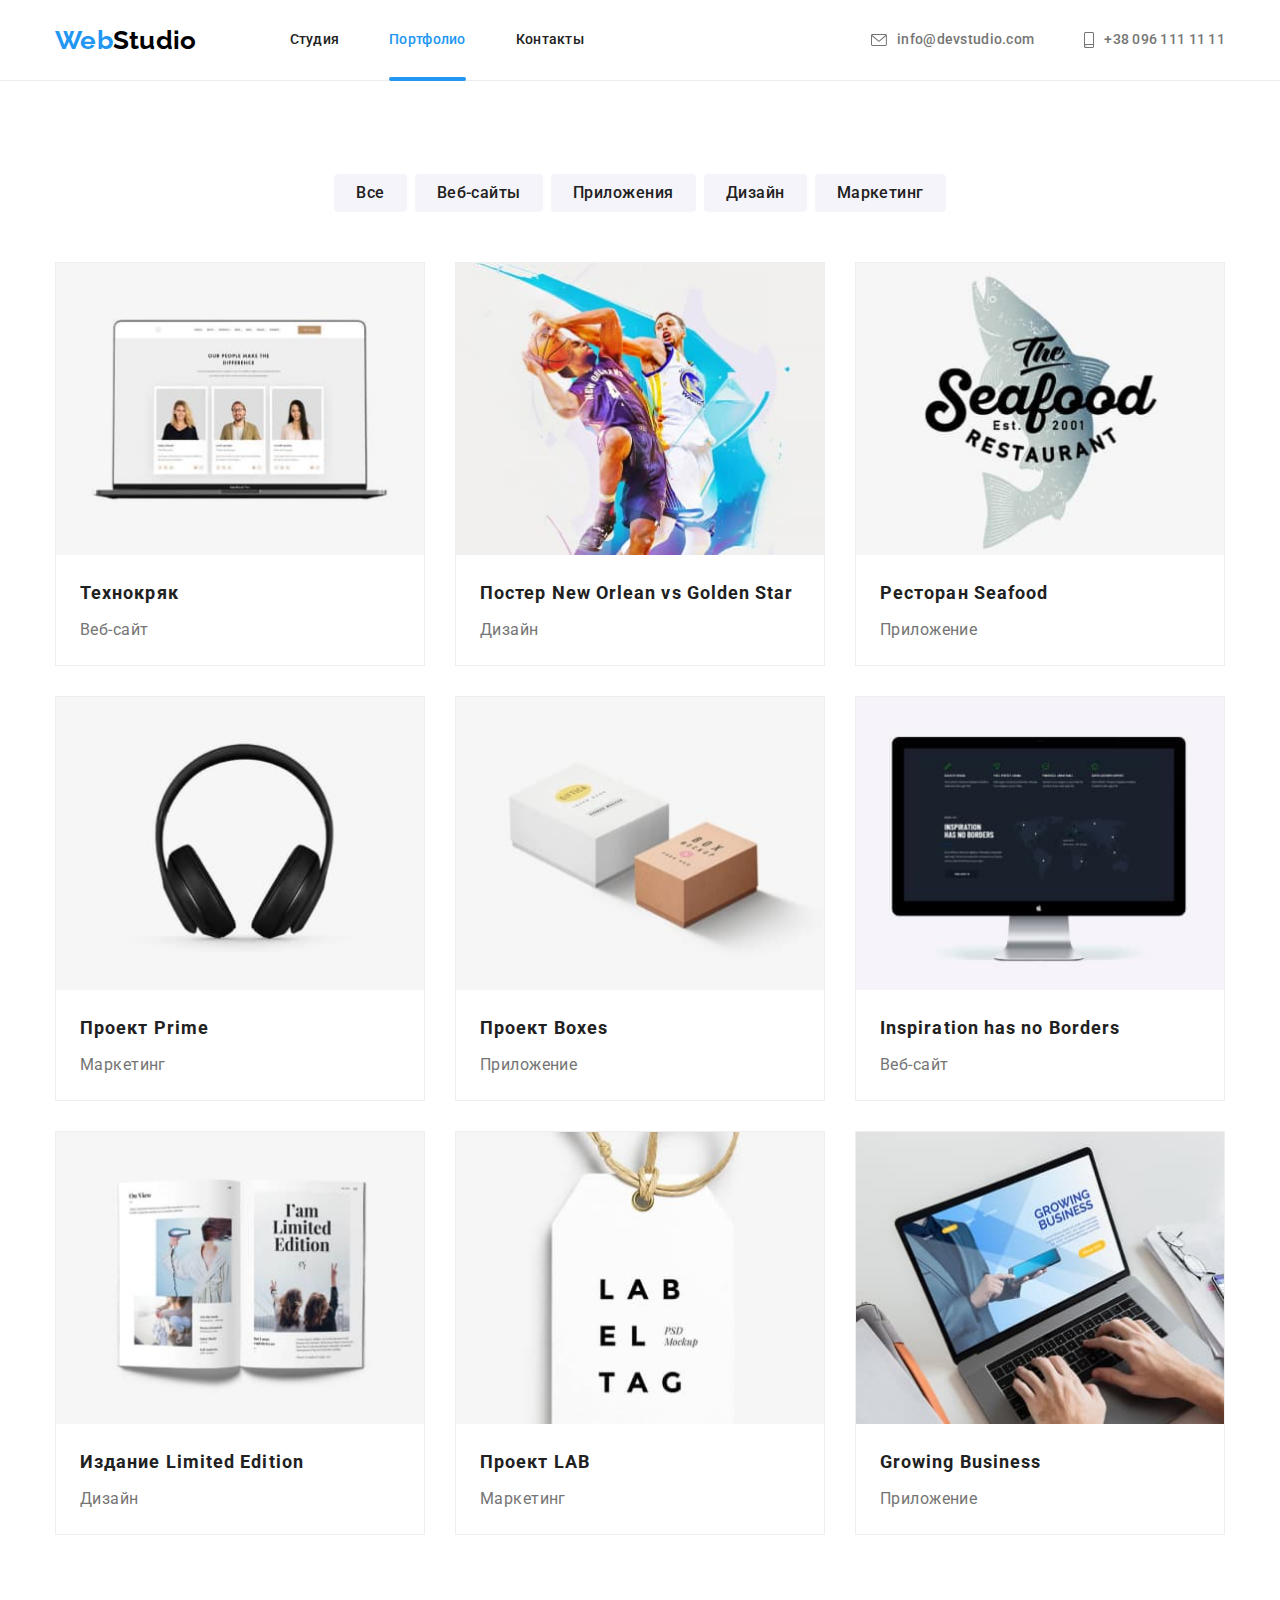
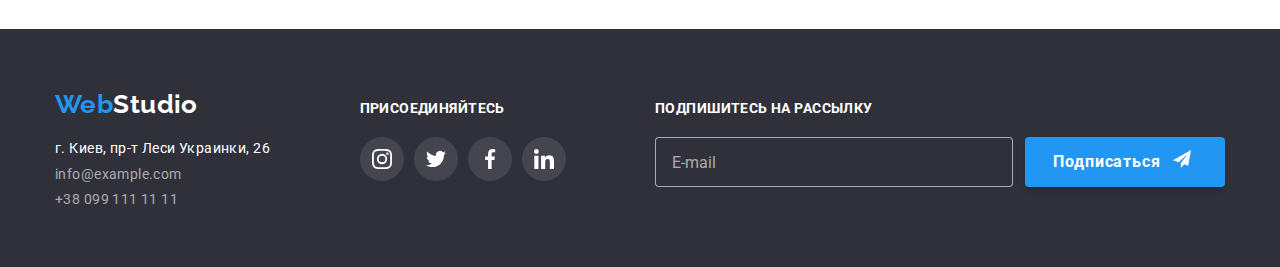
==== portfolio.html @ be191c4f "перенос дз 6" ====
<!DOCTYPE html>
<html lang="ru">
<head>
    <meta charset="UTF-8">
    <meta name="viewport" content="width=device-width, initial-scale=1.0">
    <title>WebStudio</title>
    <link rel="stylesheet" href="https://cdnjs.cloudflare.com/ajax/libs/modern-normalize/1.0.0/modern-normalize.min.css">
    <link rel="preconnect" href="https://fonts.gstatic.com">
    <link href="https://fonts.googleapis.com/css2?family=Raleway:wght@700&family=Roboto:wght@400;500;700;900&display=swap" rel="stylesheet">
    <link rel="stylesheet" href="./css/styles.css">
</head>
<body>
<!--Header-->
    <header class="header">
    <div class="container">
        
        <nav class="nav"> 
            <a href="./index.html" class="logo-studio"><span class="logo-web">Web</span>Studio</a>               
            <ul class="site-nav list">
                <li class="item"><a href="./index.html" class="nav-link ">Студия</a></li>
                <li class="item actions"><a href="./portfolio.html" class="nav-link current">Портфолио</a></li>                
                <li class="item"><a href="" class="nav-link">Контакты</a></li>
            </ul>
        </nav>    
        <ul class="contact list">
            <li class="contact-item">
                <a href="mailto:info@devstudio.com" class="contact-link">                
                    <svg class="icon-mail">
                        <use href="./images/symbol-defs.svg#icon-envelope"></use>
                    </svg>
                    info@devstudio.com</a>
            </li>
            <li class="item">
                <a href="tel:+380961111111" class="contact-link">                    
                    <svg class="icon-tel">
                        <use href="./images/symbol-defs.svg#icon-smartphone"></use>
                    </svg> 
                    +38 096 111 11 11</a></li>
        </ul>
    </div>
</header>

<!--Main-->
    <main>
        <!--Фильтр работ-->

        <section class="filter">
            <h1 class="title-portfolio visually-heeden">Портфолио</h1>
            <div class="container">
                <h2 class="title-filter visually-heeden">Фильтр работ</h2>
                <ul class="filter-work list" style="display: flex;">
                    <li class="filter-link">
                        <button type="button" class="button-filter">Все</button>
                    </li>
                    <li class="filter-link">
                        <button type="button" class="button-filter">Веб-сайты</button>
                    </li>
                    <li class="filter-link">
                        <button type="button" class="button-filter">Приложения</button>
                    </li>
                    <li class="filter-link">
                        <button type="button" class="button-filter">Дизайн</button>
                    </li>
                    <li class="filter-link">
                        <button type="button" class="button-filter">Маркетинг</button>
                    </li>
                </ul>   
            
                <ul class="scroll list" >
                    
                    <li class="directions-work">
                            
                        <a href="#" class="works-link">
                            <div class="produkt">
                                <img class="img-directions" src="./images/technokryak.jpg" alt="technokryak" >
                                <div class="produkt-actions">
                                    <p class="text-action">Технокряк это современная площадка распространения коронавируса. Компании используют эту платформу для цифрового шпионажа и атак на защищённые сервера конкурентов.</p>
                                </div>                                                                
                            </div>                            
                            <div class="block-work">
                                <h2 class="example">Технокряк</h2>
                                <p class="directions">Веб-сайт</p> 
                            </div>
                        </a>
                    </li>
                     
                    <li class="directions-work">
                        
                        <a href="#" class="works-link">
                            <div class="produkt">   
                                <img class="img-directions" src="./images/poster.jpg" alt="poster">
                                <div class="produkt-actions">
                                    <p class="text-action">Технокряк это современная площадка распространения коронавируса. Компании используют эту платформу для цифрового шпионажа и атак на защищённые сервера конкурентов.</p>
                                </div> 
                            </div>
                            <div class="block-work">    
                                <h2 class="example">Постер New Orlean vs Golden Star</h2>
                                <p class="directions">Дизайн</p>
                            </div>
                        </a>
                    </li>
                    <li class="directions-work">
                        <a href="#" class="works-link">
                            <div class="produkt">                                
                                <img  class="img-directions" src="./images/restaurant.jpg" alt="restaurant">
                                <div class="produkt-actions">
                                    <p class="text-action">Технокряк это современная площадка распространения коронавируса. Компании используют эту платформу для цифрового шпионажа и атак на защищённые сервера конкурентов.</p>
                                </div>
                            </div>
                            <div class="block-work">
                                <h2 class="example">Ресторан Seafood</h2>
                                <p class="directions">Приложение</p>
                            </div>
                        </a>
                    </li>
                    <li class="directions-work">
                        <a href="#" class="works-link">
                            <div class="produkt">   
                                <img class="img-directions" src="./images/prime-project.jpg" alt="prime-project">
                                <div class="produkt-actions">
                                    <p class="text-action">Технокряк это современная площадка распространения коронавируса. Компании используют эту платформу для цифрового шпионажа и атак на защищённые сервера конкурентов.</p>
                                </div>    
                            </div> 
                            <div class="block-work">
                                <h2 class="example">Проект Prime</h2>
                                <p class="directions">Маркетинг</p>
                            </div>
                        </a>
                    </li>
                    <li class="directions-work">
                        <a href="#" class="works-link">
                            <div class="produkt">     
                                <img class="img-directions" src="./images/boxes-project.jpg" alt="boxes-project">
                                <div class="produkt-actions">
                                    <p class="text-action">Технокряк это современная площадка распространения коронавируса. Компании используют эту платформу для цифрового шпионажа и атак на защищённые сервера конкурентов.</p>
                                </div>
                            </div>
                            <div class="block-work">
                                <h2 class="example">Проект Boxes</h2>
                                <p class="directions">Приложение</p>
                            </div>
                        </a>
                    </li>
                    <li class="directions-work">
                        <a href="#" class="works-link">
                            <div class="produkt"> 
                                <img class="img-directions" src="./images/inspiration.jpg" alt="inspiration">
                                <div class="produkt-actions">
                                    <p class="text-action">Технокряк это современная площадка распространения коронавируса. Компании используют эту платформу для цифрового шпионажа и атак на защищённые сервера конкурентов.</p>
                                </div>
                            </div>
                            <div class="block-work">
                                <h2 class="example">Inspiration has no Borders</h2>
                                <p class="directions">Веб-сайт</p>
                            </div>
                        </a>
                    </li>
                    <li class="directions-work">
                        <a href="#" class="works-link">
                            <div class="produkt"> 
                                <img class="img-directions" src="./images/edition.jpg" alt="edition">
                                <div class="produkt-actions">
                                    <p class="text-action">Технокряк это современная площадка распространения коронавируса. Компании используют эту платформу для цифрового шпионажа и атак на защищённые сервера конкурентов.</p>
                                </div>
                            </div>
                            <div class="block-work">
                                <h2 class="example">Издание Limited Edition</h2>
                                <p class="directions">Дизайн</p>
                            </div>
                        </a>
                    </li>
                    <li class="directions-work">
                        <a href="#" class="works-link">
                            <div class="produkt"> 
                                <img class="img-directions" src="./images/lab-project.jpg" alt="lab-project">
                                <div class="produkt-actions">
                                    <p class="text-action">Технокряк это современная площадка распространения коронавируса. Компании используют эту платформу для цифрового шпионажа и атак на защищённые сервера конкурентов.</p>
                                </div>
                            </div>
                            <div class="block-work">
                                <h2 class="example">Проект LAB</h2>
                                <p class="directions">Маркетинг</p>
                            </div>
                        </a>
                    </li>
                    <li class="directions-work">
                        <a href="#" class="works-link">
                            <div class="produkt"> 
                                <img class="img-directions" src="./images/growing-business.jpg" alt="growing-business">
                                <div class="produkt-actions">
                                    <p class="text-action">Технокряк это современная площадка распространения коронавируса. Компании используют эту платформу для цифрового шпионажа и атак на защищённые сервера конкурентов.</p>
                                </div>
                            </div>
                            <div class="block-work">
                                <h2 class="example">Growing Business</h2>
                                <p class="directions">Приложение</p>
                            </div>
                        </a>
                    </li>
                </ul>
            </div>    
        </section>

    </main>
  

    <!--Footer-->

    <footer class="footer">
        <div class="container">
            <div class="footer-list list">            
                <div class="link">                                    
                    <a href="./index.html" class="log-studio"><span class="logo-web">Web</span>Studio</a>               
                    <div  class="contact-footer list">    
                        <address class="address">г. Киев, пр-т Леси Украинки, 26</address>        
                        <a href="mailto:info@example.com" class="mail">info@example.com</a>
                        <a href="tel:+380991111111" class="tel">+38 099 111 11 11</a>
                    </div>                 
                </div>
                <div class="link-social">                
                    <h2 class="text-social">ПРИСОЕДИНЯЙТЕСЬ</h2>
                    <div class="social-bloc">
                        <ul class="list-social list">
                            <li class="item-soc">
                                <a class="social-footer" href="">
                                    <svg class="footer-icon">
                                        <use href="./images/symbol-defs.svg#icon-instagram"></use> 
                                    </svg>
                                    
                                </a>
                            </li>
                            <li class="item-soc ">
                                <a class="social-footer" href="">
                                    <svg class="footer-icon">
                                        <use href='./images/symbol-defs.svg#icon-twitter'></use>
                                    </svg>
                                </a>
                            </li>
                            <li class="item-soc">
                                <a class="social-footer" href="">
                                    <svg class="footer-icon">
                                        <use href='./images/symbol-defs.svg#icon-facebook'></use>
                                    </svg>
                                </a>
                            </li>
                            <li class="item-soc ">
                                <a class="social-footer" href="">
                                    <svg class="footer-icon">
                                        <use href='./images/symbol-defs.svg#icon-linkedin'></use>
                                    </svg>
                                </a>
                            </li>

                        </ul>

                    </div>                
                </div>
                <div>
                    <form class="form">
                        <!--<div class="form-mail">-->
                            <div>
                                <h2 class="text-mail">ПОДПИШИТЕСЬ НА РАССЫЛКУ</h2>
                                <input type="email" id="mail" placeholder="E-mail" class="footer-input">   
                            </div>
                            <div class="mail-block-button">
                                <button type="submit" class="button-mail">Подписаться</button>                                     
                                <svg class="icon-send">
                                    <use href='./images/symbol-defs.svg#icon-send'></use>
                                </svg>                                 
                            </div>                                              
                        <!--</div>-->                        
                    </form>
                </div>            
            </div>
        </div>    
    </footer>        
</body>
---- css/styles.css ----
/* Цвет Header фона background: #FFFFFF */
/* Цвет Hero фона background: #2F303A */
/* Цвет Преимущества(advantages) фона background: #E5E5E5 */
/* Цвет Чем мы занимаемся(work) фона background: #E5E5E5 */
/* Цвет Наша команда(command) фона background: #F5F4FA */
/* Цвет Наша команда(command) фона background: #2F303A*/
/* Цвет фона фильтра кнопок background: #F5F4FA */

:root {
  --main-text-color: #212121;
  --secondary-text-color: #757575;
  --accent-text-color: #2196f3;
  --white-text-color: #ffffff;
  --footer-text-color: rgba(255, 255, 255, 0.6);
  --logstudio-color: #000000;
  --background-footer-hero: #2f303a;
  --bg-command-color: #f5f4fa;
  --border-bottom-heder: #ececec;
  --border-directions-work-color: #eeeeee;
  --hero-bg-color: #c4c4c4;
  --social-command-color: #afb1b8;
  --bg-color-social-footer: #44454e;
  --box-shadow-works-link: 0px 1px 1px rgba(0, 0, 0, 0.12),
    0px 4px 4px rgba(0, 0, 0, 0.06), 1px 4px 6px rgba(0, 0, 0, 0.16);
  --box-shadow-filter-button: 0px 3px 1px rgba(0, 0, 0, 0.1),
    0px 1px 2px rgba(0, 0, 0, 0.08), 0px 2px 2px rgba(0, 0, 0, 0.12);
  --box-shadow-bloc-command: 0px 1px 3px rgba(0, 0, 0, 0.12),
    0px 1px 1px rgba(0, 0, 0, 0.14), 0px 2px 1px rgba(0, 0, 0, 0.2);
  --gradient-color: rgba(47, 48, 58, 0.4);
  --fill-icon: currentColor;
  --bg-lable-color: rgba(47, 48, 58, 0.8);
  --bg-directions-work-color: rgba(33, 150, 243, 0.9);
  --button-shadow-mail: 0px 4px 4px rgba(0, 0, 0, 0.15);
  --placeholder-color: rgba(117, 117, 117, 0.5);
}

body {
  font-family: "Roboto", sans-serif;
  font-weight: 400;
  font-size: 14px;
  letter-spacing: 0.03em;
  padding-top: 80px;

  background-color: var(--white-text-color);
}

.list {
  list-style: none;
}

a {
  display: block;
  text-decoration: none;
}

ul {
  margin-top: 0;
  margin-bottom: 0;
  padding-left: 0;
}

h1,
h2,
h3,
p {
  margin-top: 0;
  margin-bottom: 0;
}

.container {
  width: 1200px;
  margin-left: auto;
  margin-right: auto;
  padding-right: 15px;
  padding-left: 15px;
}

.overlay {
  max-width: 1600px;
  height: 600px;
  margin-left: auto;
  margin-right: auto;
  padding-top: 200px;
}

/* Header */

.header {
  position: fixed;
  top: 0;
  left: 0;
  z-index: 2;

  width: 100%;
  min-height: 80px;

  background-color: var(--white-text-color);

  font-weight: 500;
  line-height: 1.14;
  letter-spacing: 0.02em;
  border-bottom: 1px solid var(--border-bottom-heder);
}

.header > .container {
  display: flex;
  align-items: center;
}

.logo-studio {
  margin-right: 93px;

  font-family: Raleway;
  font-weight: 700;
  font-size: 26px;
  line-height: 1.19;
  color: var(--logstudio-color);
}
.logo-web {
  color: var(--accent-text-color);
}

.nav {
  display: flex;
  align-items: center;
  margin-right: auto;
}
.site-nav {
  display: flex;
}

.site-nav > .item:not(:last-child) {
  margin-right: 50px;
}

.nav-link {
  padding-top: 32px;
  padding-bottom: 32px;

  color: var(--main-text-color);

  /*transition-property: color;
  transition-duration: 250ms;
  transition-timing-function: cubic-bezier(0.4, 0, 0.2, 1);*/
  transition: color 250ms cubic-bezier(0.4, 0, 0.2, 1);
}
.site-nav .nav-link:hover,
.site-nav .nav-link:focus {
  color: var(--accent-text-color);
}

.site-nav .nav-link.current {
  color: var(--accent-text-color);
}

.contact {
  display: flex;

  align-items: center;
}

.contact > .contact-item:not(:last-child) {
  margin-right: 50px;
}
.contact-item {
  color: var(--secondary-text-color);
}

.contact-link {
  display: flex;
  justify-content: center;
  align-items: center;
  padding-top: 32px;
  padding-bottom: 32px;
  color: var(--secondary-text-color);
  fill: var(--fill-icon);
  /*transition-property: color;
  transition-duration: 250ms;
  transition-timing-function: cubic-bezier(0.4, 0, 0.2, 1);*/
  transition: color 250ms cubic-bezier(0.4, 0, 0.2, 1);
}
.contact .contact-link:focus,
.contact .contact-link:hover {
  color: var(--accent-text-color);
}

.contact-link > .color-icon {
  color: var(--social-command-color);
}
.icon-mail {
  width: 16px;
  height: 12px;
  margin-right: 10px;
}
.icon-tel {
  width: 10px;
  height: 16px;
  margin-right: 10px;
}

.item {
  position: relative;
}

.actions::before {
  position: absolute;
  display: inline-block;
  content: "";
  width: 100%;
  height: 4px;
  bottom: -1px;

  background-color: var(--accent-text-color);
  border-radius: 2px;
}

/* Hero */

.hero.section {
  padding: 0;
  background-color: var(--hero-bg-color);
}

.hero .overlay {
  background-image: linear-gradient(
      to right,
      var(--gradient-color),
      var(--gradient-color)
    ),
    url("../images/hero.jpg");
}

.block-hero {
  width: 696px;
  margin-left: auto;
  margin-right: auto;
}

.main-theme {
  text-align: center;
  margin-bottom: 30px;

  font-weight: 900;
  font-size: 44px;
  line-height: 1.36;
  letter-spacing: 0.06em;
  color: var(--white-text-color);
}

.hero-button {
  border-radius: 4px;
  display: block;
  border: none;
  cursor: pointer;
  margin-left: auto;
  margin-right: auto;
  padding-top: 10px;
  padding-bottom: 10px;
  padding-right: 32px;
  padding-left: 32px;
  background-color: var(--accent-text-color);

  font-family: inherit;
  font-size: 16px;
  line-height: 1.88;
  letter-spacing: 0.06em;
  color: var(--white-text-color);
}

/* Преимущества(advantages) */

.advantages {
  padding-top: 94px;

  display: flex;
}
.list-advantages > .item-list:not(:last-child) {
  margin-right: 30px;
}

.visually-heeden {
  position: absolute;
  clip: rect(0 0 0 0);
  width: 1px;
  height: 1px;
  margin: -1px;
}

.item-list {
  width: 270px;
}

.bg-svg {
  display: flex;
  height: 120px;
  justify-content: center;
  align-items: center;
  margin-bottom: 30px;
  border-radius: 4px;
  background-color: var(--bg-command-color);
}

.icon-advantages {
  width: 70px;
  height: 70px;
}

.title {
  margin-bottom: 10px;
  font-weight: 700;
  line-height: 1.14;
  color: var(--main-text-color);
}

.description {
  line-height: 1.71;
  color: var(--secondary-text-color);
}

/* Чем мы занимаемся(work) */
.work,
.command,
.section-client {
  padding-top: 94px;
  padding-bottom: 94px;
}

.work-title,
.text-title,
.client {
  margin-bottom: 50px;
  text-align: center;

  font-weight: 700;
  font-size: 36px;
  line-height: 1.67;
  color: var(--main-text-color);
}

.work-img {
  display: flex;
}
.img-item {
  display: block;
  width: 100%;
}

.work-img > .lable:not(:last-child) {
  margin-right: 30px;
}

.lable {
  position: relative;
  width: 370px;
}

.lable-text {
  position: absolute;
  top: 50%;
  left: 50%;
  transform: translate(-50%, -50%);

  color: var(--white-text-color);

  line-height: 1.14;
  font-weight: bold;
  white-space: nowrap;
}
.fon {
  content: "";
  position: absolute;
  width: 100%;
  height: 70px;
  bottom: 0;
  left: 0;

  background-color: var(--bg-lable-color);
}

/* Наша команда(command) */
.command {
  background-color: var(--bg-command-color);
}

.bloc-command {
  width: 270px;
  background-color: var(--white-text-color);
  box-shadow: var(--box-shadow-bloc-command);
}

.command-title {
  display: flex;
}

.command-title > .bloc-command:not(:last-child) {
  margin-right: 30px;
}

.img-command {
  display: block;
  width: 100%;
}

.bclock-employee {
  padding-top: 30px;
  padding-bottom: 30px;
}

.employee {
  margin-bottom: 10px;
  text-align: center;

  font-weight: 500;
  font-size: 16px;
  line-height: 1.19;
  color: var(--main-text-color);
}

.specialty {
  text-align: center;

  font-weight: 400;
  font-size: 16px;
  line-height: 1.19;
  color: var(--secondary-text-color);
}

.command-social {
  display: flex;
  justify-content: center;
  margin-bottom: 30px;
}

.command-social > .item-command:not(:last-child) {
  margin-right: 10px;
}

.item-command {
  width: 44px;
  height: 44px;
}

.social-link {
  display: inline-flex;
  justify-content: center;
  align-items: center;
  width: 100%;
  height: 100%;

  border-radius: 50%;
  fill: var(--social-command-color);
  color: var(--fill-icon);
  /*transition-property: fill, background-color;
  transition-duration: 250ms;
  transition-timing-function: cubic-bezier(0.4, 0, 0.2, 1);*/
  transition: fill 250ms cubic-bezier(0.4, 0, 0.2, 1),
    background-color 250ms cubic-bezier(0.4, 0, 0.2, 1);
}

.social-link:hover,
.social-link:focus {
  fill: var(--white-text-color);
  background-color: var(--accent-text-color);
}

.command-icon {
  width: 20px;
  height: 20px;
}
/*Постоянные клиенты*/

.list-client {
  display: flex;
  justify-content: center;
  align-items: center;
}
.client-link {
  display: flex;
  justify-content: center;
  align-items: center;
  width: 100%;
  height: 100%;
  border: 1px solid var(--social-command-color);
  border-radius: 4px;
  color: var(--social-command-color);
  fill: var(--fill-icon);
  /*transition-property: color, border, fill;
  transition-duration: 250ms;
  transition-timing-function: cubic-bezier(0.4, 0, 0.2, 1);*/
  transition: color 250ms cubic-bezier(0.4, 0, 0.2, 1),
    border 250ms cubic-bezier(0.4, 0, 0.2, 1),
    fill 250ms cubic-bezier(0.4, 0, 0.2, 1);
}

.list-client > .item-client:not(:last-child) {
  margin-right: 30px;
}

.item-client {
  width: 170px;
  height: 90px;
}
.yaco-icon {
  width: 44px;
  height: 49px;
}

.tagline-icon {
  width: 40px;
  height: 52px;
}
.company-icon {
  width: 41px;
  height: 43px;
}
.foster-icon {
  width: 80px;
  height: 42px;
}
.brand-icon {
  width: 59px;
  height: 47px;
}

.tag-icon {
  width: 88px;
  height: 45px;
}

.client-link:hover,
.client-link:focus {
  border: 1px solid var(--accent-text-color);
  color: var(--accent-text-color);
}
/* Footer */

.footer {
  padding-top: 60px;
  padding-bottom: 60px;
  background-color: var(--background-footer-hero);
}
.footer-list {
  display: flex;
  align-items: baseline;
  justify-content: space-between;
}
/*.footer-list > .link {
  margin-right: 70px;
}*/

.log-studio {
  margin-bottom: 20px;
  font-family: Raleway;
  font-weight: 700;
  font-size: 26px;
  line-height: 1.19;
  color: var(--white-text-color);
}

.address {
  font-style: normal;
  line-height: 1.17;
  color: var(--white-text-color);
  margin-bottom: 9px;
}

.mail,
.tel {
  line-height: 1.17;
  color: var(--footer-text-color);
  /*transition-property: color;
  transition-duration: 250ms;
  transition-timing-function: cubic-bezier(0.4, 0, 0.2, 1);*/
  transition: color 250ms cubic-bezier(0.4, 0, 0.2, 1);
}
.mail {
  margin-bottom: 9px;
}

.mail:hover,
.mail:focus {
  color: var(--accent-text-color);
}
.tel:hover,
.tel:focus {
  color: var(--accent-text-color);
}

.text-social {
  color: var(--white-text-color);

  font-size: 14px;
  line-height: 1.14;

  margin-bottom: 20px;
}

.social-footer {
  display: inline-flex;
  justify-content: center;
  align-items: center;
  width: 100%;
  height: 100%;
  background-color: var(--bg-color-social-footer);
  border-radius: 50%;
  color: var(--white-text-color);
  fill: var(--fill-icon);
  /*transition-property: background-color;
  transition-duration: 250ms;
  transition-timing-function: cubic-bezier(0.4, 0, 0.2, 1);*/
  transition: background-color 250ms cubic-bezier(0.4, 0, 0.2, 1);
}

.list-social {
  display: flex;
  justify-content: center;
  align-items: center;
}

.list-social > .item-soc:not(:last-child) {
  margin-right: 10px;
}

.social-footer:hover,
.social-footer:focus {
  background-color: var(--accent-text-color);
}
.footer-icon {
  width: 20px;
  height: 20px;
}

.item-soc {
  width: 44px;
  height: 44px;
}
/*Форма*/

.form {
  margin-right: auto;
  margin-left: auto;
  display: flex;
  align-items: flex-end;
}

/*.form-mail {
  display: flex;
  align-items: flex-end;
}

.form-mail input {
  width: 358px;
  height: 50px;
  margin-top: 20px;
  margin-right: 12px;
  padding-left: 16px;
  border: 1px solid var(--footer-text-color);
  border-radius: 4px;
  background: var(--background-footer-hero);
}*/
.form input {
  width: 358px;
  height: 50px;
  margin-top: 20px;
  margin-right: 12px;
  padding-left: 16px;
  border: 1px solid var(--footer-text-color);
  border-radius: 4px;
  background: var(--background-footer-hero);
}

/*.form-mail input::placeholder {
  font-size: 16px;
  line-height: 1.25;
  color: var(--footer-text-color);
}*/
.form input::placeholder {
  font-size: 16px;
  line-height: 1.25;
  color: var(--footer-text-color);
}

.text-mail {
  font-size: 14px;
  font-weight: bold;
  line-height: 1.14;
  color: var(--white-text-color);
}

.button-mail {
  width: 200px;
  height: 50px;
  padding-right: 62px;
  padding-left: 26px;

  background: var(--accent-text-color);
  box-shadow: var(--button-shadow-mail);
  border-radius: 4px;
  border: none;
  cursor: pointer;

  font-weight: bold;
  font-size: 16px;
  line-height: 1.87;
  letter-spacing: 0.06em;
  color: var(--white-text-color);
}

/*.form-mail .mail-block-button {
  position: relative;
}*/
.form .mail-block-button {
  position: relative;
}

.icon-send {
  width: 24px;
  height: 24px;
  position: absolute;
  top: 50%;
  right: 28px;
  transform: translateY(-50%);
}

.footer-input {
  font-size: 16px;
  line-height: 1.25;
  color: var(--footer-text-color);
}

/* ПОРТФОЛИО */

/* Фильтр работ */

.filter {
  padding-top: 94px;
  padding-bottom: 94px;
}

.filter-work > .filter-link:not(:last-child) {
  margin-right: 8px;
}

.filter-work {
  margin-bottom: 50px;
}

.filter-work {
  justify-content: center;
}

.button-filter {
  padding-top: 6px;
  padding-right: 22px;
  padding-bottom: 6px;
  padding-left: 22px;
  border: none;
  cursor: pointer;
  border-radius: 4px;

  background-color: var(--bg-command-color);

  font-family: inherit;
  font-weight: 500;
  font-size: 16px;
  line-height: 1.63;
  letter-spacing: 0.03em;
  color: var(--main-text-color);
  /*transition-property: fill, background-color, box-shadow;
  transition-duration: 250ms;
  transition-timing-function: cubic-bezier(0.4, 0, 0.2, 1);*/

  transition: color 250ms cubic-bezier(0.4, 0, 0.2, 1),
    background-color 250ms cubic-bezier(0.4, 0, 0.2, 1),
    box-shadow 250ms cubic-bezier(0.4, 0, 0.2, 1);
}

.filter-work .button-filter:hover,
.filter-work .button-filter:focus {
  background-color: var(--accent-text-color);
  color: var(--white-text-color);
  box-shadow: var(--box-shadow-filter-button);
}

/*Направления работ по фильтру */

/* Наименование примеров направлений работ */
.scroll {
  display: flex;
  flex-wrap: wrap;
}

.directions-work .works-link:hover,
.directions-work .works-link:focus {
  box-shadow: var(--box-shadow-works-link);
}

.directions-work:not(:nth-child(3n)) {
  margin-right: auto;
}
.directions-work:nth-child(-n + 6) {
  margin-bottom: 30px;
}
.directions-work {
  width: 370px;
  border: 1px solid var(--border-directions-work-color);
}

.works-link {
  /*transition-property: box-shadow;
  transition-duration: 250ms;
  transition-timing-function: cubic-bezier(0.4, 0, 0.2, 1);*/

  transition: box-shadow 250ms cubic-bezier(0.4, 0, 0.2, 1);
}
.block-work {
  padding-top: 20px;
  padding-bottom: 20px;
}

.img-directions {
  display: block;
  width: 100%;
}

.example {
  font-weight: 700;
  font-size: 18px;
  line-height: 2;
  letter-spacing: 0.06em;
  color: var(--main-text-color);

  padding-right: 24px;
  padding-left: 24px;
  margin-bottom: 4px;
}

.directions {
  font-size: 16px;
  line-height: 1.875;
  color: var(--secondary-text-color);

  padding-right: 24px;
  padding-left: 24px;
}

.produkt {
  position: relative;
  overflow: hidden;
}
.text-action {
  position: absolute;
  top: 50%;
  left: 50%;
  transform: translate(-50%, -50%);
  width: 322px;
  height: 168px;

  font-size: 18px;
  line-height: 1.56;
  color: #ffffff;
}

.produkt-actions {
  position: absolute;
  width: 100%;
  height: 100%;
  top: 0;
  left: 0;

  transform: translateY(101%);

  /*
  transition-duration: 250ms;
  transition-timing-function: cubic-bezier(0.4, 0, 0.2, 1);*/
  transition: 250ms ease;
  transition-timing-function: cubic-bezier(0.4, 0, 0.2, 1);

  background-color: var(--bg-directions-work-color);
}

.works-link:hover .produkt-actions,
.works-link:focus .produkt-actions {
  transform: translatey(0);
}

/*Модальное окно*/

.backdrop {
  position: fixed;
  top: 0;
  left: 0;
  z-index: 3;

  width: 100%;
  height: 100%;
  background-color: rgba(0, 0, 0, 0.2);
  /*
  transition-duration: 250ms;
  transition-timing-function: cubic-bezier(0.4, 0, 0.2, 1);*/
  transition: transform 250ms cubic-bezier(0.4, 0, 0.2, 1);
}

.modal {
  position: absolute;
  padding: 40px;
  top: 50%;
  left: 50%;
  transform: translate(-50%, -50%);

  min-width: 528px;
  min-height: 581px;
  background: #ffffff;
  box-shadow: 0px 1px 3px rgba(0, 0, 0, 0.12), 0px 1px 1px rgba(0, 0, 0, 0.14),
    0px 2px 1px rgba(0, 0, 0, 0.2);
  border-radius: 4px;
  /*transition-property: color;
  transition-duration: 250ms;
  transition-timing-function: cubic-bezier(0.4, 0, 0.2, 1);*/
  transition: transform 250ms cubic-bezier(0.4, 0, 0.2, 1);
}

.backdrop.is-hidden {
  opacity: 0;
  pointer-events: none;
}
.modal-button {
  position: absolute;
  top: 0;
  right: 0;
  top: 8px;
  right: 8px;
  /* margin-top: 8px;
  margin-right: 8px;*/
  padding: 6px;

  width: 30px;
  height: 30px;

  background-color: var(--white-text-color);
  border: 1px solid rgba(0, 0, 0, 0.1);
  border-radius: 50%;
  outline: transparent;

  transition: color 250ms cubic-bezier(0.4, 0, 0.2, 1);
}

.modal .modal-button:focus {
  color: var(--accent-text-color);
}

.form-block {
  display: flex;
  flex-direction: column;
  margin-bottom: 10px;
}

.form-block input {
  outline: none;
  height: 40px;
  width: 100%;

  border: 1px solid rgba(33, 33, 33, 0.2);
  border-radius: 4px;
}

.form-text {
  margin-bottom: 12px;

  font-weight: bold;
  font-size: 20px;
  line-height: 1.15;
  color: var(--main-text-color);
}

.lable-style {
  font-size: 12px;
  line-height: 1.17;
  letter-spacing: 0.01em;
  margin-bottom: 4px;

  color: var(--secondary-text-color);
}

.form-block .form-input:focus {
  border: 1px solid var(--accent-text-color);
}

.modal-name {
  position: absolute;
  width: 12px;
  height: 12px;
  top: 50%;
  left: 15px;
  transform: translateY(-50%);
  transition: color 250ms cubic-bezier(0.4, 0, 0.2, 1);
  margin: 0;
}

.input-block {
  position: relative;
  fill: var(--fill-icon);
  color: var(--main-text-color);
}

.form-input {
  padding-left: 40px;
  transition: border 250ms cubic-bezier(0.4, 0, 0.2, 1);
}

.modal-tel {
  position: absolute;
  width: 13px;
  height: 13px;
  top: 50%;
  left: 15px;
  transform: translateY(-50%);
  transition: color 250ms cubic-bezier(0.4, 0, 0.2, 1);
}

.modal-mail {
  position: absolute;
  width: 15px;
  height: 12px;
  top: 50%;
  left: 15px;
  transform: translateY(-50%);
  transition: color 250ms cubic-bezier(0.4, 0, 0.2, 1);
}

.form-input:focus ~ .modal-name,
.form-input:focus ~ .modal-tel,
.form-input:focus ~ .modal-mail {
  color: var(--accent-text-color);
}

.textarea {
  resize: none;
  width: 100%;
  height: 120px;
  outline: none;
  border: 1px solid rgba(33, 33, 33, 0.2);
  border-radius: 4px;
  padding-top: 12px;
  padding-bottom: 12px;
  padding-left: 16px;
  padding-right: 16px;
  margin-bottom: 20px;
}

.form-comment {
  display: flex;
  flex-direction: column;
}

.lable-comment {
  font-size: 12px;
  line-height: 1.17;
  letter-spacing: 0.01em;
  margin-bottom: 4px;

  color: var(--secondary-text-color);
}

.textarea::placeholder {
  font-size: 14px;
  line-height: 1.14;
  letter-spacing: 0.01em;

  color: var(--placeholder-color);
}
/*
.agreement {
  display: flex;
  justify-content: space-between;
  margin-left: 12px;
  margin-right: 11px;
  margin-bottom: 30px;
}

.text-policy {
  font-size: 14px;
  line-height: 1.71;
  color: var(--secondary-text-color);
}

.form-agreement {
  font-size: 14px;
  line-height: 1.71;

  color: var(--accent-text-color);
  text-decoration-skip-ink: none;
  text-decoration: underline;
}

.icon-agree {
  display: inline-block;
  position: absolute;

  width: 16px;
  height: 15px;
  border: 2px solid var(--main-text-color);
  border-radius: 2px;
  margin-right: 8px;
  transition: background-color 250ms cubic-bezier(0.4, 0, 0.2, 1),
    border 250ms cubic-bezier(0.4, 0, 0.2, 1),
    background-image 250ms cubic-bezier(0.4, 0, 0.2, 1),
    background-size 250ms cubic-bezier(0.4, 0, 0.2, 1),
    background-origin 250ms cubic-bezier(0.4, 0, 0.2, 1);
}

.label-policy::after {
  content: "";
  display: inline-block;
  position: absolute;

  width: 16px;
  height: 15px;
  border: 2px solid var(--main-text-color);
  border-radius: 2px;
  margin-right: 8px;
  transition: background-color 250ms cubic-bezier(0.4, 0, 0.2, 1),
    border 250ms cubic-bezier(0.4, 0, 0.2, 1),
    background-image 250ms cubic-bezier(0.4, 0, 0.2, 1),
    background-size 250ms cubic-bezier(0.4, 0, 0.2, 1),
    background-origin 250ms cubic-bezier(0.4, 0, 0.2, 1);
}
*/
/*.checkbox:checked + .icon-agree {
  background-color: var(--accent-text-color);
  border: 0px;
  background-image: url("../images/icon-check.svg");
  background-size: contain;
  background-origin: border-box;
  outline: 0px;
}

/*.checkbox:focus + .icon-agree {
  outline: 1px solid var(--main-text-color);
}*/

.input-checkbox {
  position: absolute;
  clip: rect(0 0 0 0);
  width: 1px;
  height: 1px;
  margin: -1px;
  border: 0;
  padding: 0;
  overflow: hidden;
}

.agree {
  position: relative;
  display: flex;
  justify-content: space-between;
  align-items: center;
  margin-left: 12px;
  margin-right: 11px;
  margin-bottom: 30px;
}

.label-agree {
  font-size: 14px;
  line-height: 1.71;
  color: var(--secondary-text-color);
  margin-left: 24px;
}

.form-agreement {
  font-size: 14px;
  line-height: 1.71;

  color: var(--accent-text-color);
  text-decoration-skip-ink: none;
  text-decoration: underline;
}

.label-agree::after {
  display: inline-block;
  content: " ";
  position: absolute;
  top: 50%;
  left: 0;
  transform: translateY(-50%);
  width: 16px;
  height: 15px;
  border: 2px solid var(--main-text-color);
  border-radius: 2px;

  transition: background-color 250ms cubic-bezier(0.4, 0, 0.2, 1),
    border 250ms cubic-bezier(0.4, 0, 0.2, 1),
    background-image 250ms cubic-bezier(0.4, 0, 0.2, 1),
    background-size 250ms cubic-bezier(0.4, 0, 0.2, 1),
    background-origin 250ms cubic-bezier(0.4, 0, 0.2, 1);
}

.input-checkbox:checked + .label-agree::after {
  background-image: url("../images/icon-check.svg");
  background-color: var(--accent-text-color);
  border: 0px;
  background-size: contain;
  background-origin: border-box;
}

.input-checkbox:focus + .label-agree::after {
  border: 2px solid var(--accent-text-color);
  border-radius: 2px;
}

.button-block {
  display: flex;
  justify-content: center;
}

.button-send {
  width: 200px;
  height: 50px;
  background: #188ce8;
  box-shadow: 0px 4px 4px rgba(0, 0, 0, 0.15);
  border-radius: 4px;

  border: none;
  cursor: pointer;

  font-weight: bold;
  font-size: 16px;
  line-height: 1.87;

  letter-spacing: 0.06em;
  color: var(--white-text-color);
}
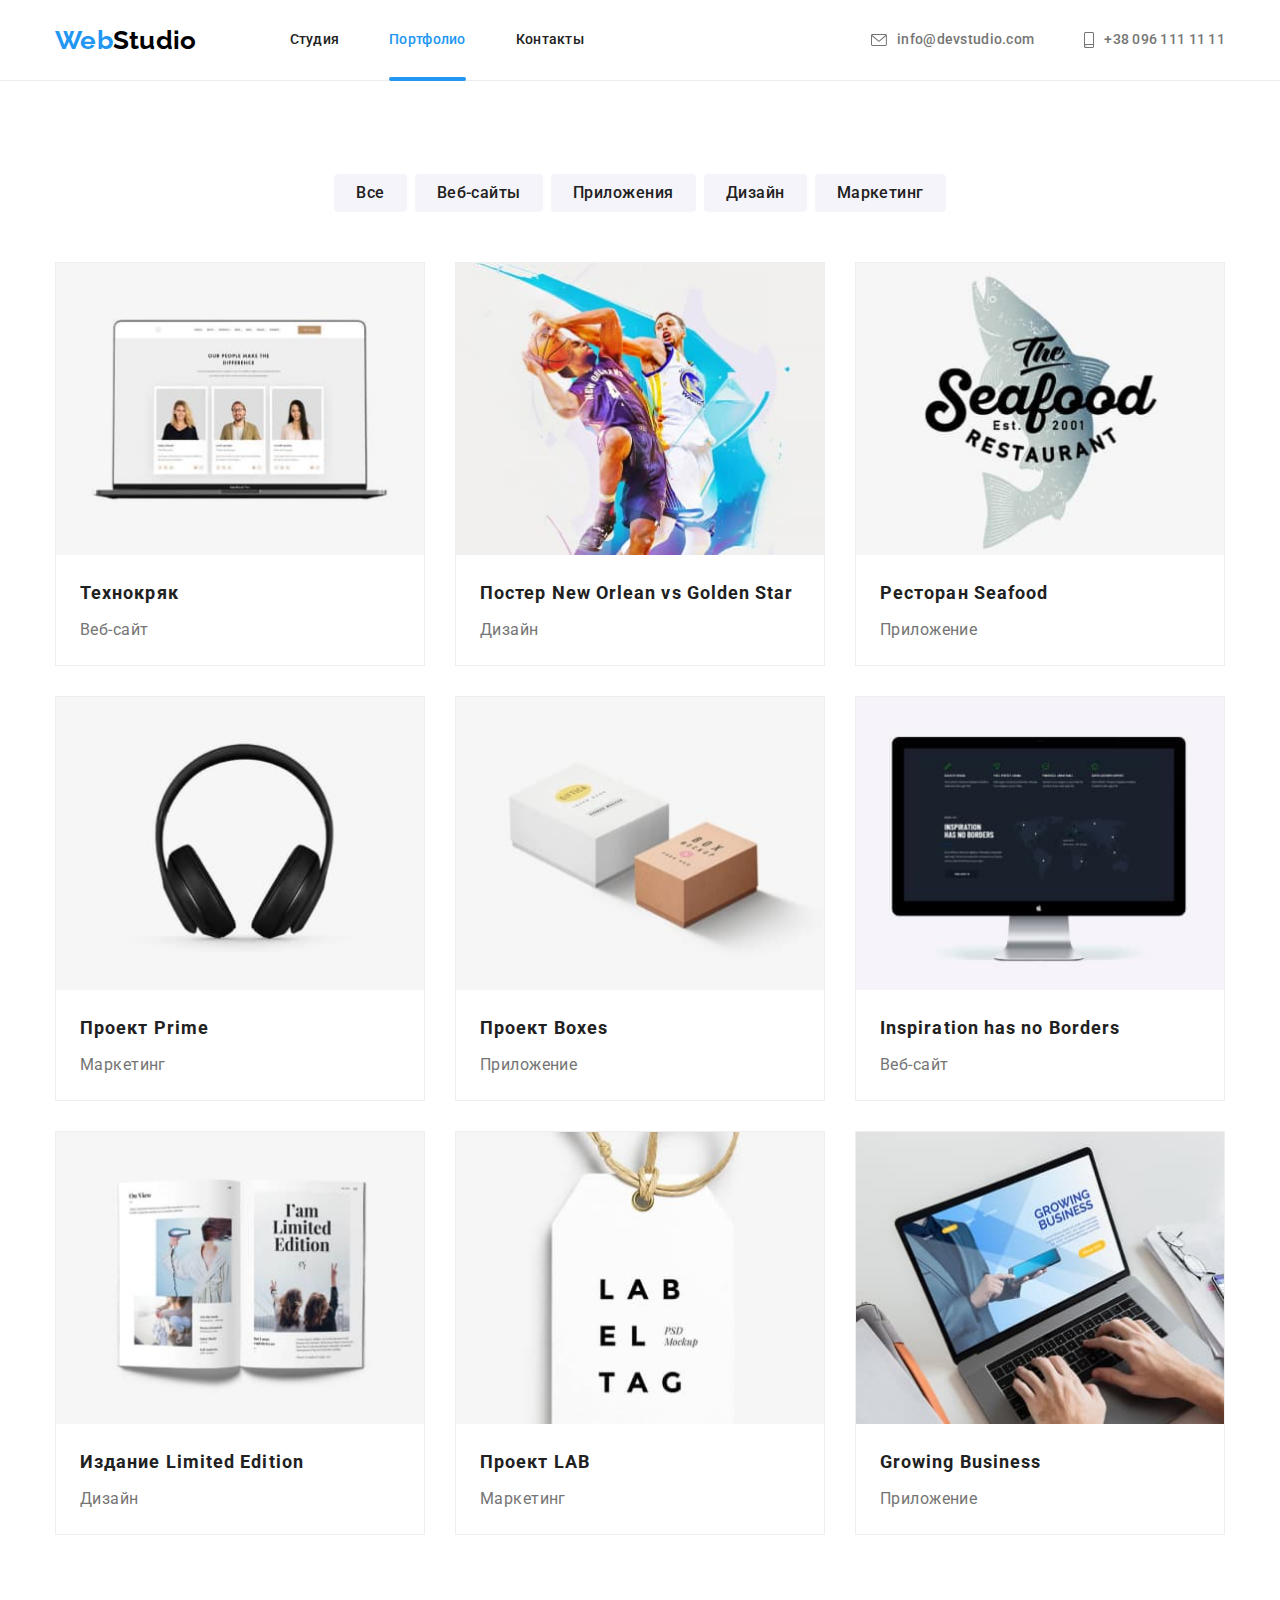
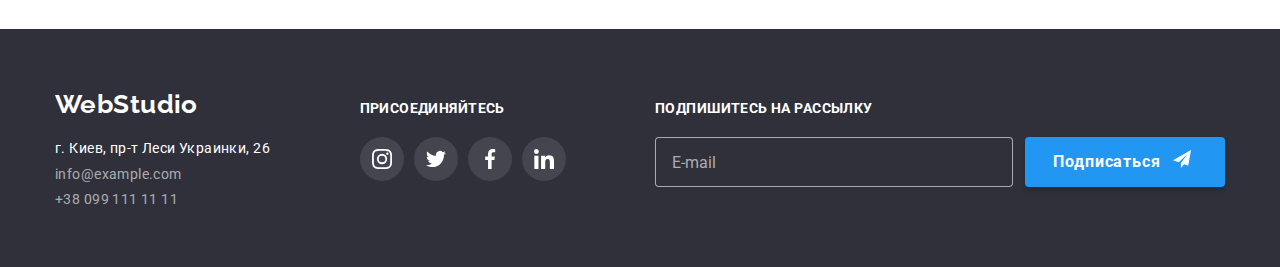
==== commit ff24bcbd: "Перенос в сасс" ====
--- a/portfolio.html
+++ b/portfolio.html
@@ -7,32 +7,34 @@
     <link rel="stylesheet" href="https://cdnjs.cloudflare.com/ajax/libs/modern-normalize/1.0.0/modern-normalize.min.css">
     <link rel="preconnect" href="https://fonts.gstatic.com">
     <link href="https://fonts.googleapis.com/css2?family=Raleway:wght@700&family=Roboto:wght@400;500;700;900&display=swap" rel="stylesheet">
-    <link rel="stylesheet" href="./css/styles.css">
+    <link rel="stylesheet" href="./css/main.min.css">
 </head>
 <body>
 <!--Header-->
-    <header class="header">
+<header class="header">
     <div class="container">
         
-        <nav class="nav"> 
-            <a href="./index.html" class="logo-studio"><span class="logo-web">Web</span>Studio</a>               
-            <ul class="site-nav list">
-                <li class="item"><a href="./index.html" class="nav-link ">Студия</a></li>
-                <li class="item actions"><a href="./portfolio.html" class="nav-link current">Портфолио</a></li>                
-                <li class="item"><a href="" class="nav-link">Контакты</a></li>
+        <nav class="nav">      
+            <a href="./index.html" class="nav-studio"><span class="nav-web">Web</span>Studio</a>          
+            <ul class="nav-site list">
+                
+                  <li class="nav-item"><a href="./index.html" class="nav-link">Студия</a></li>                     
+                  <li class="nav-item actions"><a href="./portfolio.html" class="nav-link current">Портфолио</a></li>                
+                  <li class="nav-item"><a href="" class="nav-link">Контакты</a></li>
+                
             </ul>
         </nav>    
         <ul class="contact list">
             <li class="contact-item">
                 <a href="mailto:info@devstudio.com" class="contact-link">                
-                    <svg class="icon-mail">
+                    <svg class="contact-mail">
                         <use href="./images/symbol-defs.svg#icon-envelope"></use>
                     </svg>
                     info@devstudio.com</a>
             </li>
-            <li class="item">
+            <li class="nav-item">
                 <a href="tel:+380961111111" class="contact-link">                    
-                    <svg class="icon-tel">
+                    <svg class="contact-tel">
                         <use href="./images/symbol-defs.svg#icon-smartphone"></use>
                     </svg> 
                     +38 096 111 11 11</a></li>
@@ -50,25 +52,25 @@
                 <h2 class="title-filter visually-heeden">Фильтр работ</h2>
                 <ul class="filter-work list" style="display: flex;">
                     <li class="filter-link">
-                        <button type="button" class="button-filter">Все</button>
-                    </li>
-                    <li class="filter-link">
-                        <button type="button" class="button-filter">Веб-сайты</button>
-                    </li>
-                    <li class="filter-link">
-                        <button type="button" class="button-filter">Приложения</button>
-                    </li>
-                    <li class="filter-link">
-                        <button type="button" class="button-filter">Дизайн</button>
-                    </li>
-                    <li class="filter-link">
-                        <button type="button" class="button-filter">Маркетинг</button>
+                        <button type="button" class="filter-button">Все</button>
+                    </li>
+                    <li class="filter-link">
+                        <button type="button" class="filter-button">Веб-сайты</button>
+                    </li>
+                    <li class="filter-link">
+                        <button type="button" class="filter-button">Приложения</button>
+                    </li>
+                    <li class="filter-link">
+                        <button type="button" class="filter-button">Дизайн</button>
+                    </li>
+                    <li class="filter-link">
+                        <button type="button" class="filter-button">Маркетинг</button>
                     </li>
                 </ul>   
             
-                <ul class="scroll list" >
+                <ul class="activity list" >
                     
-                    <li class="directions-work">
+                    <li class="activity-types">
                             
                         <a href="#" class="works-link">
                             <div class="produkt">
@@ -84,7 +86,7 @@
                         </a>
                     </li>
                      
-                    <li class="directions-work">
+                    <li class="activity-types">
                         
                         <a href="#" class="works-link">
                             <div class="produkt">   
@@ -99,7 +101,7 @@
                             </div>
                         </a>
                     </li>
-                    <li class="directions-work">
+                    <li class="activity-types">
                         <a href="#" class="works-link">
                             <div class="produkt">                                
                                 <img  class="img-directions" src="./images/restaurant.jpg" alt="restaurant">
@@ -113,7 +115,7 @@
                             </div>
                         </a>
                     </li>
-                    <li class="directions-work">
+                    <li class="activity-types">
                         <a href="#" class="works-link">
                             <div class="produkt">   
                                 <img class="img-directions" src="./images/prime-project.jpg" alt="prime-project">
@@ -127,7 +129,7 @@
                             </div>
                         </a>
                     </li>
-                    <li class="directions-work">
+                    <li class="activity-types">
                         <a href="#" class="works-link">
                             <div class="produkt">     
                                 <img class="img-directions" src="./images/boxes-project.jpg" alt="boxes-project">
@@ -141,7 +143,7 @@
                             </div>
                         </a>
                     </li>
-                    <li class="directions-work">
+                    <li class="activity-types">
                         <a href="#" class="works-link">
                             <div class="produkt"> 
                                 <img class="img-directions" src="./images/inspiration.jpg" alt="inspiration">
@@ -155,7 +157,7 @@
                             </div>
                         </a>
                     </li>
-                    <li class="directions-work">
+                    <li class="activity-types">
                         <a href="#" class="works-link">
                             <div class="produkt"> 
                                 <img class="img-directions" src="./images/edition.jpg" alt="edition">
@@ -169,7 +171,7 @@
                             </div>
                         </a>
                     </li>
-                    <li class="directions-work">
+                    <li class="activity-types">
                         <a href="#" class="works-link">
                             <div class="produkt"> 
                                 <img class="img-directions" src="./images/lab-project.jpg" alt="lab-project">
@@ -183,7 +185,7 @@
                             </div>
                         </a>
                     </li>
-                    <li class="directions-work">
+                    <li class="activity-types">
                         <a href="#" class="works-link">
                             <div class="produkt"> 
                                 <img class="img-directions" src="./images/growing-business.jpg" alt="growing-business">
@@ -209,43 +211,43 @@
     <footer class="footer">
         <div class="container">
             <div class="footer-list list">            
-                <div class="link">                                    
-                    <a href="./index.html" class="log-studio"><span class="logo-web">Web</span>Studio</a>               
+                <div class="footer-link">                                    
+                    <a href="./index.html" class="footer-link__studio"><span class="logo-web">Web</span>Studio</a>               
                     <div  class="contact-footer list">    
-                        <address class="address">г. Киев, пр-т Леси Украинки, 26</address>        
-                        <a href="mailto:info@example.com" class="mail">info@example.com</a>
-                        <a href="tel:+380991111111" class="tel">+38 099 111 11 11</a>
+                        <address class="footer-link__address">г. Киев, пр-т Леси Украинки, 26</address>        
+                        <a href="mailto:info@example.com" class="footer-link__mail">info@example.com</a>
+                        <a href="tel:+380991111111" class="footer-link__tel">+38 099 111 11 11</a>
                     </div>                 
                 </div>
                 <div class="link-social">                
-                    <h2 class="text-social">ПРИСОЕДИНЯЙТЕСЬ</h2>
-                    <div class="social-bloc">
-                        <ul class="list-social list">
-                            <li class="item-soc">
-                                <a class="social-footer" href="">
-                                    <svg class="footer-icon">
+                    <h2 class="footer-text">ПРИСОЕДИНЯЙТЕСЬ</h2>
+                    <div class="footer-social__bloc">
+                        <ul class="footer-social list">
+                            <li class="footer-social__item">
+                                <a class="footer-social__link" href="">
+                                    <svg class="footer-social__icon">
                                         <use href="./images/symbol-defs.svg#icon-instagram"></use> 
                                     </svg>
                                     
                                 </a>
                             </li>
-                            <li class="item-soc ">
-                                <a class="social-footer" href="">
-                                    <svg class="footer-icon">
+                            <li class="footer-social__item">
+                                <a class="footer-social__link" href="">
+                                    <svg class="footer-social__icon">
                                         <use href='./images/symbol-defs.svg#icon-twitter'></use>
                                     </svg>
                                 </a>
                             </li>
-                            <li class="item-soc">
-                                <a class="social-footer" href="">
-                                    <svg class="footer-icon">
+                            <li class="footer-social__item">
+                                <a class="footer-social__link" href="">
+                                    <svg class="footer-social__icon">
                                         <use href='./images/symbol-defs.svg#icon-facebook'></use>
                                     </svg>
                                 </a>
                             </li>
-                            <li class="item-soc ">
-                                <a class="social-footer" href="">
-                                    <svg class="footer-icon">
+                            <li class="footer-social__item">
+                                <a class="footer-social__link" href="">
+                                    <svg class="footer-social__icon">
                                         <use href='./images/symbol-defs.svg#icon-linkedin'></use>
                                     </svg>
                                 </a>
@@ -259,10 +261,10 @@
                     <form class="form">
                         <!--<div class="form-mail">-->
                             <div>
-                                <h2 class="text-mail">ПОДПИШИТЕСЬ НА РАССЫЛКУ</h2>
+                                <h2 class="form-text__mail">ПОДПИШИТЕСЬ НА РАССЫЛКУ</h2>
                                 <input type="email" id="mail" placeholder="E-mail" class="footer-input">   
                             </div>
-                            <div class="mail-block-button">
+                            <div class="form-button">
                                 <button type="submit" class="button-mail">Подписаться</button>                                     
                                 <svg class="icon-send">
                                     <use href='./images/symbol-defs.svg#icon-send'></use>
@@ -273,5 +275,5 @@
                 </div>            
             </div>
         </div>    
-    </footer>        
+    </footer>      
 </body>
--- a/css/main.min.css
+++ b/css/main.min.css
@@ -0,0 +1,2 @@
+body{font-family:"Roboto",sans-serif;font-weight:400;font-size:14px;letter-spacing:0.03em;padding-top:80px;background-color:#fff}.list{list-style:none}a{display:block;text-decoration:none}ul{margin-top:0;margin-bottom:0;padding-left:0}h1,h2,h3,p{margin-top:0;margin-bottom:0}.container{width:1200px;margin-left:auto;margin-right:auto;padding-right:15px;padding-left:15px}.overlay{max-width:1600px;height:600px;margin-left:auto;margin-right:auto;padding-top:200px}.section-work,.section-command,.section-client{padding-top:94px;padding-bottom:94px}.section-work__text,.section-command__text,.section-client__text{margin-bottom:50px;text-align:center;font-weight:700;font-size:36px;line-height:1.67;color:#212121}.visually-heeden{position:absolute;clip:rect(0 0 0 0);width:1px;height:1px;margin:-1px}.header{position:fixed;top:0;left:0;z-index:2;width:100%;min-height:80px;background-color:#fff;font-weight:500;line-height:1.14;letter-spacing:0.02em;border-bottom:1px solid #ececec}.header .container{display:-webkit-box;display:-ms-flexbox;display:flex;-webkit-box-align:center;-ms-flex-align:center;align-items:center}.contact{display:-webkit-box;display:-ms-flexbox;display:flex;-webkit-box-align:center;-ms-flex-align:center;align-items:center}.contact-item:not(:last-child){margin-right:50px}.contact-item{color:#757575}.contact-link{display:-webkit-box;display:-ms-flexbox;display:flex;-webkit-box-pack:center;-ms-flex-pack:center;justify-content:center;-webkit-box-align:center;-ms-flex-align:center;align-items:center;padding-top:32px;padding-bottom:32px;color:#757575;fill:currentColor;-webkit-transition:color 250ms cubic-bezier(0.4, 0, 0.2, 1);transition:color 250ms cubic-bezier(0.4, 0, 0.2, 1)}.contact .contact-link:focus,.contact .contact-link:hover{color:#2196f3}.contact-link>.color-icon{color:#afb1b8}.contact-mail{width:16px;height:12px;margin-right:10px}.contact-tel{width:10px;height:16px;margin-right:10px}.nav{display:-webkit-box;display:-ms-flexbox;display:flex;-webkit-box-align:center;-ms-flex-align:center;align-items:center;margin-right:auto}.nav .nav-studio{margin-right:93px;font-family:"Raleway",sans-serif;font-weight:700;font-size:26px;line-height:1.19;color:#000}.nav .nav-web{color:#2196f3}.nav .nav-site{display:-webkit-box;display:-ms-flexbox;display:flex}.nav .nav-site>.nav-item:not(:last-child){margin-right:50px}.nav .nav-link{padding-top:32px;padding-bottom:32px;color:#212121;-webkit-transition:color 250ms cubic-bezier(0.4, 0, 0.2, 1);transition:color 250ms cubic-bezier(0.4, 0, 0.2, 1)}.nav .nav-site .nav-link:hover,.nav .nav-site .nav-link:focus{color:#2196f3}.nav .nav-site .nav-link.current{color:#2196f3}.nav .nav-item{position:relative}.nav .actions::before{position:absolute;display:inline-block;content:"";width:100%;height:4px;bottom:-1px;background-color:#2196f3;border-radius:2px}.hero{padding:0;background-color:#c4c4c4}.hero .overlay{background-image:-webkit-gradient(linear, left top, right top, from(rgba(47,48,58,0.4)), to(rgba(47,48,58,0.4))),url("../images/hero.jpg");background-image:linear-gradient(to right, rgba(47,48,58,0.4), rgba(47,48,58,0.4)),url("../images/hero.jpg")}.hero-block{width:696px;margin-left:auto;margin-right:auto}.hero-theme{text-align:center;margin-bottom:30px;font-weight:900;font-size:44px;line-height:1.36;letter-spacing:0.06em;color:#fff}.hero-button{border-radius:4px;display:block;border:none;cursor:pointer;margin-left:auto;margin-right:auto;padding-top:10px;padding-bottom:10px;padding-right:32px;padding-left:32px;background-color:#2196f3;font-family:inherit;font-size:16px;line-height:1.88;letter-spacing:0.06em;color:#fff}.section-advantages{padding-top:94px;display:-webkit-box;display:-ms-flexbox;display:flex}.section-advantages__list>.section-advantages__link:not(:last-child){margin-right:30px}.section-advantages__link{width:270px}.section-advantages__bg{display:-webkit-box;display:-ms-flexbox;display:flex;height:120px;-webkit-box-pack:center;-ms-flex-pack:center;justify-content:center;-webkit-box-align:center;-ms-flex-align:center;align-items:center;margin-bottom:30px;border-radius:4px;background-color:#f5f4fa}.section-advantages__icon{width:70px;height:70px}.section-advantages__name{margin-bottom:10px;font-weight:700;line-height:1.14;color:#212121}.section-advantages__description{line-height:1.71;color:#757575}.section-work__list{display:-webkit-box;display:-ms-flexbox;display:flex}.section-work__img{display:block;width:100%}.section-work__list>.section-work__lable:not(:last-child){margin-right:30px}.section-work__lable{position:relative;width:370px}.section-work__name{position:absolute;top:50%;left:50%;-webkit-transform:translate(-50%, -50%);transform:translate(-50%, -50%);color:#fff;line-height:1.14;font-weight:bold;white-space:nowrap}.section-work__fon{content:"";position:absolute;width:100%;height:70px;bottom:0;left:0;background-color:rgba(47,48,58,0.8)}.section-command{background-color:#f5f4fa}.section-command__block{width:270px;background-color:#fff;-webkit-box-shadow:0px 1px 3px rgba(0,0,0,0.12),0px 1px 1px rgba(0,0,0,0.14),0px 2px 1px rgba(0,0,0,0.2);box-shadow:0px 1px 3px rgba(0,0,0,0.12),0px 1px 1px rgba(0,0,0,0.14),0px 2px 1px rgba(0,0,0,0.2)}.section-command__title{display:-webkit-box;display:-ms-flexbox;display:flex}.section-command__title>.section-command__block:not(:last-child){margin-right:30px}.section-command__img{display:block;width:100%}.section-command__employee{padding-top:30px;padding-bottom:30px}.section-command__name{margin-bottom:10px;text-align:center;font-weight:500;font-size:16px;line-height:1.19;color:#212121}.section-command__specialty{text-align:center;font-weight:400;font-size:16px;line-height:1.19;color:#757575}.command-social{display:-webkit-box;display:-ms-flexbox;display:flex;-webkit-box-pack:center;-ms-flex-pack:center;justify-content:center;margin-bottom:30px}.command-social>.command-social__item:not(:last-child){margin-right:10px}.command-social__item{width:44px;height:44px}.command-social__link{display:-webkit-inline-box;display:-ms-inline-flexbox;display:inline-flex;-webkit-box-pack:center;-ms-flex-pack:center;justify-content:center;-webkit-box-align:center;-ms-flex-align:center;align-items:center;width:100%;height:100%;border-radius:50%;fill:#afb1b8;color:currentColor;-webkit-transition:fill 250ms cubic-bezier(0.4, 0, 0.2, 1),background-color 250ms cubic-bezier(0.4, 0, 0.2, 1);transition:fill 250ms cubic-bezier(0.4, 0, 0.2, 1),background-color 250ms cubic-bezier(0.4, 0, 0.2, 1)}.command-social__link:hover,.command-social__link:focus{fill:#fff;background-color:#2196f3}.command-social__icon{width:20px;height:20px}.section-client__list{display:-webkit-box;display:-ms-flexbox;display:flex;-webkit-box-pack:center;-ms-flex-pack:center;justify-content:center;-webkit-box-align:center;-ms-flex-align:center;align-items:center}.section-client__link{display:-webkit-box;display:-ms-flexbox;display:flex;-webkit-box-pack:center;-ms-flex-pack:center;justify-content:center;-webkit-box-align:center;-ms-flex-align:center;align-items:center;width:100%;height:100%;border:1px solid #afb1b8;border-radius:4px;color:#afb1b8;fill:currentColor;-webkit-transition:color 250ms cubic-bezier(0.4, 0, 0.2, 1),border 250ms cubic-bezier(0.4, 0, 0.2, 1),fill 250ms cubic-bezier(0.4, 0, 0.2, 1);transition:color 250ms cubic-bezier(0.4, 0, 0.2, 1),border 250ms cubic-bezier(0.4, 0, 0.2, 1),fill 250ms cubic-bezier(0.4, 0, 0.2, 1)}.section-client__list>.section-client__item:not(:last-child){margin-right:30px}.section-client__item{width:170px;height:90px}.section-client__yaco{width:44px;height:49px}.section-client__tagline{width:40px;height:52px}.section-client__company{width:41px;height:43px}.section-client__foster{width:80px;height:42px}.section-client__brand{width:59px;height:47px}.section-client__tag{width:88px;height:45px}.section-client__link:hover,.section-client__link:focus{border:1px solid #2196f3;color:#2196f3}.footer{padding-top:60px;padding-bottom:60px;background-color:#2f303a}.footer-list{display:-webkit-box;display:-ms-flexbox;display:flex;-webkit-box-align:baseline;-ms-flex-align:baseline;align-items:baseline;-webkit-box-pack:justify;-ms-flex-pack:justify;justify-content:space-between}.footer-text{color:#fff;font-size:14px;line-height:1.14;margin-bottom:20px}.footer-social>.footer-social__item:not(:last-child){margin-right:10px}.footer-social{display:-webkit-box;display:-ms-flexbox;display:flex;-webkit-box-pack:center;-ms-flex-pack:center;justify-content:center;-webkit-box-align:center;-ms-flex-align:center;align-items:center}.footer-social__link{display:-webkit-inline-box;display:-ms-inline-flexbox;display:inline-flex;-webkit-box-pack:center;-ms-flex-pack:center;justify-content:center;-webkit-box-align:center;-ms-flex-align:center;align-items:center;width:100%;height:100%;background-color:#44454e;border-radius:50%;color:#fff;fill:currentColor;-webkit-transition:background-color 250ms cubic-bezier(0.4, 0, 0.2, 1);transition:background-color 250ms cubic-bezier(0.4, 0, 0.2, 1)}.footer-social__link:hover,.footer-social__link:focus{background-color:#2196f3}.footer-social__icon{width:20px;height:20px}.footer-social__item{width:44px;height:44px}.footer-link__studio{margin-bottom:20px;font-family:Raleway;font-weight:700;font-size:26px;line-height:1.19;color:#fff}.footer-link__address{font-style:normal;line-height:1.17;color:#fff;margin-bottom:9px}.footer-link__mail,.footer-link__tel{line-height:1.17;color:rgba(255,255,255,0.6);-webkit-transition:color 250ms cubic-bezier(0.4, 0, 0.2, 1);transition:color 250ms cubic-bezier(0.4, 0, 0.2, 1)}.footer-link__mail{margin-bottom:9px}.footer-link__mail:hover,.footer-link__mail:focus{color:#2196f3}.footer-link__tel:hover,.footer-link__tel:focus{color:#2196f3}.form{margin-right:auto;margin-left:auto;display:-webkit-box;display:-ms-flexbox;display:flex;-webkit-box-align:end;-ms-flex-align:end;align-items:flex-end}.form input{width:358px;height:50px;margin-top:20px;margin-right:12px;padding-left:16px;border:1px solid rgba(255,255,255,0.6);border-radius:4px;background:#2f303a}.form input::-webkit-input-placeholder{font-size:16px;line-height:1.25;color:rgba(255,255,255,0.6)}.form input:-ms-input-placeholder{font-size:16px;line-height:1.25;color:rgba(255,255,255,0.6)}.form input::-ms-input-placeholder{font-size:16px;line-height:1.25;color:rgba(255,255,255,0.6)}.form input::placeholder{font-size:16px;line-height:1.25;color:rgba(255,255,255,0.6)}.form-text__mail{font-size:14px;font-weight:bold;line-height:1.14;color:#fff}.form .button-mail{width:200px;height:50px;padding-right:62px;padding-left:26px;background:#2196f3;-webkit-box-shadow:0px 4px 4px rgba(0,0,0,0.15);box-shadow:0px 4px 4px rgba(0,0,0,0.15);border-radius:4px;border:none;cursor:pointer;font-weight:bold;font-size:16px;line-height:1.87;letter-spacing:0.06em;color:#fff}.form .form-button{position:relative}.form .icon-send{width:24px;height:24px;position:absolute;top:50%;right:28px;-webkit-transform:translateY(-50%);transform:translateY(-50%)}.form .footer-input{font-size:16px;line-height:1.25;color:rgba(255,255,255,0.6)}.filter{padding-top:94px;padding-bottom:94px}.filter-work>.filter-link:not(:last-child){margin-right:8px}.filter-work{margin-bottom:50px}.filter-work{-webkit-box-pack:center;-ms-flex-pack:center;justify-content:center}.filter-button{padding-top:6px;padding-right:22px;padding-bottom:6px;padding-left:22px;border:none;cursor:pointer;border-radius:4px;background-color:#f5f4fa;font-family:inherit;font-weight:500;font-size:16px;line-height:1.63;letter-spacing:0.03em;color:#212121;-webkit-transition:color 250ms cubic-bezier(0.4, 0, 0.2, 1),background-color 250ms cubic-bezier(0.4, 0, 0.2, 1),-webkit-box-shadow 250ms cubic-bezier(0.4, 0, 0.2, 1);transition:color 250ms cubic-bezier(0.4, 0, 0.2, 1),background-color 250ms cubic-bezier(0.4, 0, 0.2, 1),-webkit-box-shadow 250ms cubic-bezier(0.4, 0, 0.2, 1);transition:color 250ms cubic-bezier(0.4, 0, 0.2, 1),background-color 250ms cubic-bezier(0.4, 0, 0.2, 1),box-shadow 250ms cubic-bezier(0.4, 0, 0.2, 1);transition:color 250ms cubic-bezier(0.4, 0, 0.2, 1),background-color 250ms cubic-bezier(0.4, 0, 0.2, 1),box-shadow 250ms cubic-bezier(0.4, 0, 0.2, 1),-webkit-box-shadow 250ms cubic-bezier(0.4, 0, 0.2, 1)}.filter-work .filter-button:hover,.filter-work .filter-button:focus{background-color:#2196f3;color:#fff;-webkit-box-shadow:0px 3px 1px rgba(0,0,0,0.1),0px 1px 2px rgba(0,0,0,0.08),0px 2px 2px rgba(0,0,0,0.12);box-shadow:0px 3px 1px rgba(0,0,0,0.1),0px 1px 2px rgba(0,0,0,0.08),0px 2px 2px rgba(0,0,0,0.12)}.activity{display:-webkit-box;display:-ms-flexbox;display:flex;-ms-flex-wrap:wrap;flex-wrap:wrap}.activity-types .works-link:hover,.activity-types .works-link:focus{-webkit-box-shadow:0px 1px 1px rgba(0,0,0,0.12),0px 4px 4px rgba(0,0,0,0.06),1px 4px 6px rgba(0,0,0,0.16);box-shadow:0px 1px 1px rgba(0,0,0,0.12),0px 4px 4px rgba(0,0,0,0.06),1px 4px 6px rgba(0,0,0,0.16)}.activity-types:not(:nth-child(3n)){margin-right:auto}.activity-types:nth-child(-n+6){margin-bottom:30px}.activity-types{width:370px;border:1px solid #eee}.activity .works-link{-webkit-transition:-webkit-box-shadow 250ms cubic-bezier(0.4, 0, 0.2, 1);transition:-webkit-box-shadow 250ms cubic-bezier(0.4, 0, 0.2, 1);transition:box-shadow 250ms cubic-bezier(0.4, 0, 0.2, 1);transition:box-shadow 250ms cubic-bezier(0.4, 0, 0.2, 1), -webkit-box-shadow 250ms cubic-bezier(0.4, 0, 0.2, 1)}.activity .block-work{padding-top:20px;padding-bottom:20px}.activity .img-directions{display:block;width:100%}.activity .example{font-weight:700;font-size:18px;line-height:2;letter-spacing:0.06em;color:#212121;padding-right:24px;padding-left:24px;margin-bottom:4px}.activity .directions{font-size:16px;line-height:1.875;color:#757575;padding-right:24px;padding-left:24px}.activity .produkt{position:relative;overflow:hidden}.activity .text-action{position:absolute;top:50%;left:50%;-webkit-transform:translate(-50%, -50%);transform:translate(-50%, -50%);width:322px;height:168px;font-size:18px;line-height:1.56;color:#ffffff}.activity .produkt-actions{position:absolute;width:100%;height:100%;top:0;left:0;-webkit-transform:translateY(101%);transform:translateY(101%);-webkit-transition:250ms ease;transition:250ms ease;-webkit-transition-timing-function:cubic-bezier(0.4, 0, 0.2, 1);transition-timing-function:cubic-bezier(0.4, 0, 0.2, 1);background-color:rgba(33,150,243,0.9)}.activity .works-link:hover .produkt-actions,.activity .works-link:focus .produkt-actions{-webkit-transform:translatey(0);transform:translatey(0)}.backdrop{position:fixed;top:0;left:0;z-index:3;width:100%;height:100%;background-color:rgba(0,0,0,0.2);-webkit-transition:-webkit-transform 250ms cubic-bezier(0.4, 0, 0.2, 1);transition:-webkit-transform 250ms cubic-bezier(0.4, 0, 0.2, 1);transition:transform 250ms cubic-bezier(0.4, 0, 0.2, 1);transition:transform 250ms cubic-bezier(0.4, 0, 0.2, 1), -webkit-transform 250ms cubic-bezier(0.4, 0, 0.2, 1)}.backdrop.is-hidden{opacity:0;pointer-events:none}.modal{position:absolute;padding:40px;top:50%;left:50%;-webkit-transform:translate(-50%, -50%);transform:translate(-50%, -50%);min-width:528px;min-height:581px;background:#ffffff;-webkit-box-shadow:0px 1px 3px rgba(0,0,0,0.12),0px 1px 1px rgba(0,0,0,0.14),0px 2px 1px rgba(0,0,0,0.2);box-shadow:0px 1px 3px rgba(0,0,0,0.12),0px 1px 1px rgba(0,0,0,0.14),0px 2px 1px rgba(0,0,0,0.2);border-radius:4px;-webkit-transition:-webkit-transform 250ms cubic-bezier(0.4, 0, 0.2, 1);transition:-webkit-transform 250ms cubic-bezier(0.4, 0, 0.2, 1);transition:transform 250ms cubic-bezier(0.4, 0, 0.2, 1);transition:transform 250ms cubic-bezier(0.4, 0, 0.2, 1), -webkit-transform 250ms cubic-bezier(0.4, 0, 0.2, 1)}.modal-button{position:absolute;top:0;right:0;top:8px;right:8px;padding:6px;width:30px;height:30px;background-color:#fff;border:1px solid rgba(0,0,0,0.1);border-radius:50%;outline:transparent;-webkit-transition:color 250ms cubic-bezier(0.4, 0, 0.2, 1);transition:color 250ms cubic-bezier(0.4, 0, 0.2, 1)}.modal .modal-button:focus{color:#2196f3}.modal-form__text{margin-bottom:12px;font-weight:bold;font-size:20px;line-height:1.15;color:#212121}.form-block{display:-webkit-box;display:-ms-flexbox;display:flex;-webkit-box-orient:vertical;-webkit-box-direction:normal;-ms-flex-direction:column;flex-direction:column;margin-bottom:10px}.form-block input{outline:none;height:40px;width:100%;border:1px solid rgba(33,33,33,0.2);border-radius:4px}.form-block__lable{font-size:12px;line-height:1.17;letter-spacing:0.01em;margin-bottom:4px;color:#757575}.form-block .form-block__input:focus{border:1px solid #2196f3}.form-block .form-name{position:absolute;width:12px;height:12px;top:50%;left:15px;-webkit-transform:translateY(-50%);transform:translateY(-50%);-webkit-transition:color 250ms cubic-bezier(0.4, 0, 0.2, 1);transition:color 250ms cubic-bezier(0.4, 0, 0.2, 1);margin:0}.form-block__input{position:relative;fill:currentColor;color:#212121}.form-block .form-input{padding-left:40px;-webkit-transition:border 250ms cubic-bezier(0.4, 0, 0.2, 1);transition:border 250ms cubic-bezier(0.4, 0, 0.2, 1)}.form-block .form-tel{position:absolute;width:13px;height:13px;top:50%;left:15px;-webkit-transform:translateY(-50%);transform:translateY(-50%);-webkit-transition:color 250ms cubic-bezier(0.4, 0, 0.2, 1);transition:color 250ms cubic-bezier(0.4, 0, 0.2, 1)}.form-block .form-mail{position:absolute;width:15px;height:12px;top:50%;left:15px;-webkit-transform:translateY(-50%);transform:translateY(-50%);-webkit-transition:color 250ms cubic-bezier(0.4, 0, 0.2, 1);transition:color 250ms cubic-bezier(0.4, 0, 0.2, 1)}.form-block .form-input:focus ~ .form-name,.form-block .form-input:focus ~ .form-tel,.form-block .form-input:focus ~ .form-mail{color:#2196f3}.comment{display:-webkit-box;display:-ms-flexbox;display:flex;-webkit-box-orient:vertical;-webkit-box-direction:normal;-ms-flex-direction:column;flex-direction:column}.comment-lable{font-size:12px;line-height:1.17;letter-spacing:0.01em;margin-bottom:4px;color:#757575}.comment-textarea::-webkit-input-placeholder{font-size:14px;line-height:1.14;letter-spacing:0.01em;color:rgba(117,117,117,0.5)}.comment-textarea:-ms-input-placeholder{font-size:14px;line-height:1.14;letter-spacing:0.01em;color:rgba(117,117,117,0.5)}.comment-textarea::-ms-input-placeholder{font-size:14px;line-height:1.14;letter-spacing:0.01em;color:rgba(117,117,117,0.5)}.comment-textarea::placeholder{font-size:14px;line-height:1.14;letter-spacing:0.01em;color:rgba(117,117,117,0.5)}.comment-textarea{resize:none;width:100%;height:120px;outline:none;border:1px solid rgba(33,33,33,0.2);border-radius:4px;padding-top:12px;padding-bottom:12px;padding-left:16px;padding-right:16px;margin-bottom:20px}.agreement{position:relative;display:-webkit-box;display:-ms-flexbox;display:flex;-webkit-box-pack:justify;-ms-flex-pack:justify;justify-content:space-between;-webkit-box-align:center;-ms-flex-align:center;align-items:center;margin-left:12px;margin-right:11px;margin-bottom:30px}.agreement-input{position:absolute;clip:rect(0 0 0 0);width:1px;height:1px;margin:-1px;border:0;padding:0;overflow:hidden}.agreement-label{font-size:14px;line-height:1.71;color:#757575;margin-left:24px}.agreement-link{font-size:14px;line-height:1.71;color:#2196f3;text-decoration-skip-ink:none;text-decoration:underline}.agreement-label::after{display:inline-block;content:" ";position:absolute;top:50%;left:0;-webkit-transform:translateY(-50%);transform:translateY(-50%);width:16px;height:15px;border:2px solid #212121;border-radius:2px;-webkit-transition:background-color 250ms cubic-bezier(0.4, 0, 0.2, 1),border 250ms cubic-bezier(0.4, 0, 0.2, 1),background-image 250ms cubic-bezier(0.4, 0, 0.2, 1),background-size 250ms cubic-bezier(0.4, 0, 0.2, 1),background-origin 250ms cubic-bezier(0.4, 0, 0.2, 1);transition:background-color 250ms cubic-bezier(0.4, 0, 0.2, 1),border 250ms cubic-bezier(0.4, 0, 0.2, 1),background-image 250ms cubic-bezier(0.4, 0, 0.2, 1),background-size 250ms cubic-bezier(0.4, 0, 0.2, 1),background-origin 250ms cubic-bezier(0.4, 0, 0.2, 1)}.agreement-input:checked+.agreement-label::after{background-image:url("../images/icon-check.svg");background-color:#2196f3;border:0px;background-size:contain;background-origin:border-box}.agreement-input:focus+.agreement-label::after{border:2px solid #2196f3;border-radius:2px}.button-form{display:-webkit-box;display:-ms-flexbox;display:flex;-webkit-box-pack:center;-ms-flex-pack:center;justify-content:center}.button-form__send{width:200px;height:50px;background:#188ce8;-webkit-box-shadow:0px 4px 4px rgba(0,0,0,0.15);box-shadow:0px 4px 4px rgba(0,0,0,0.15);border-radius:4px;border:none;cursor:pointer;font-weight:bold;font-size:16px;line-height:1.87;letter-spacing:0.06em;color:#fff}
+/*# sourceMappingURL=main.min.css.map */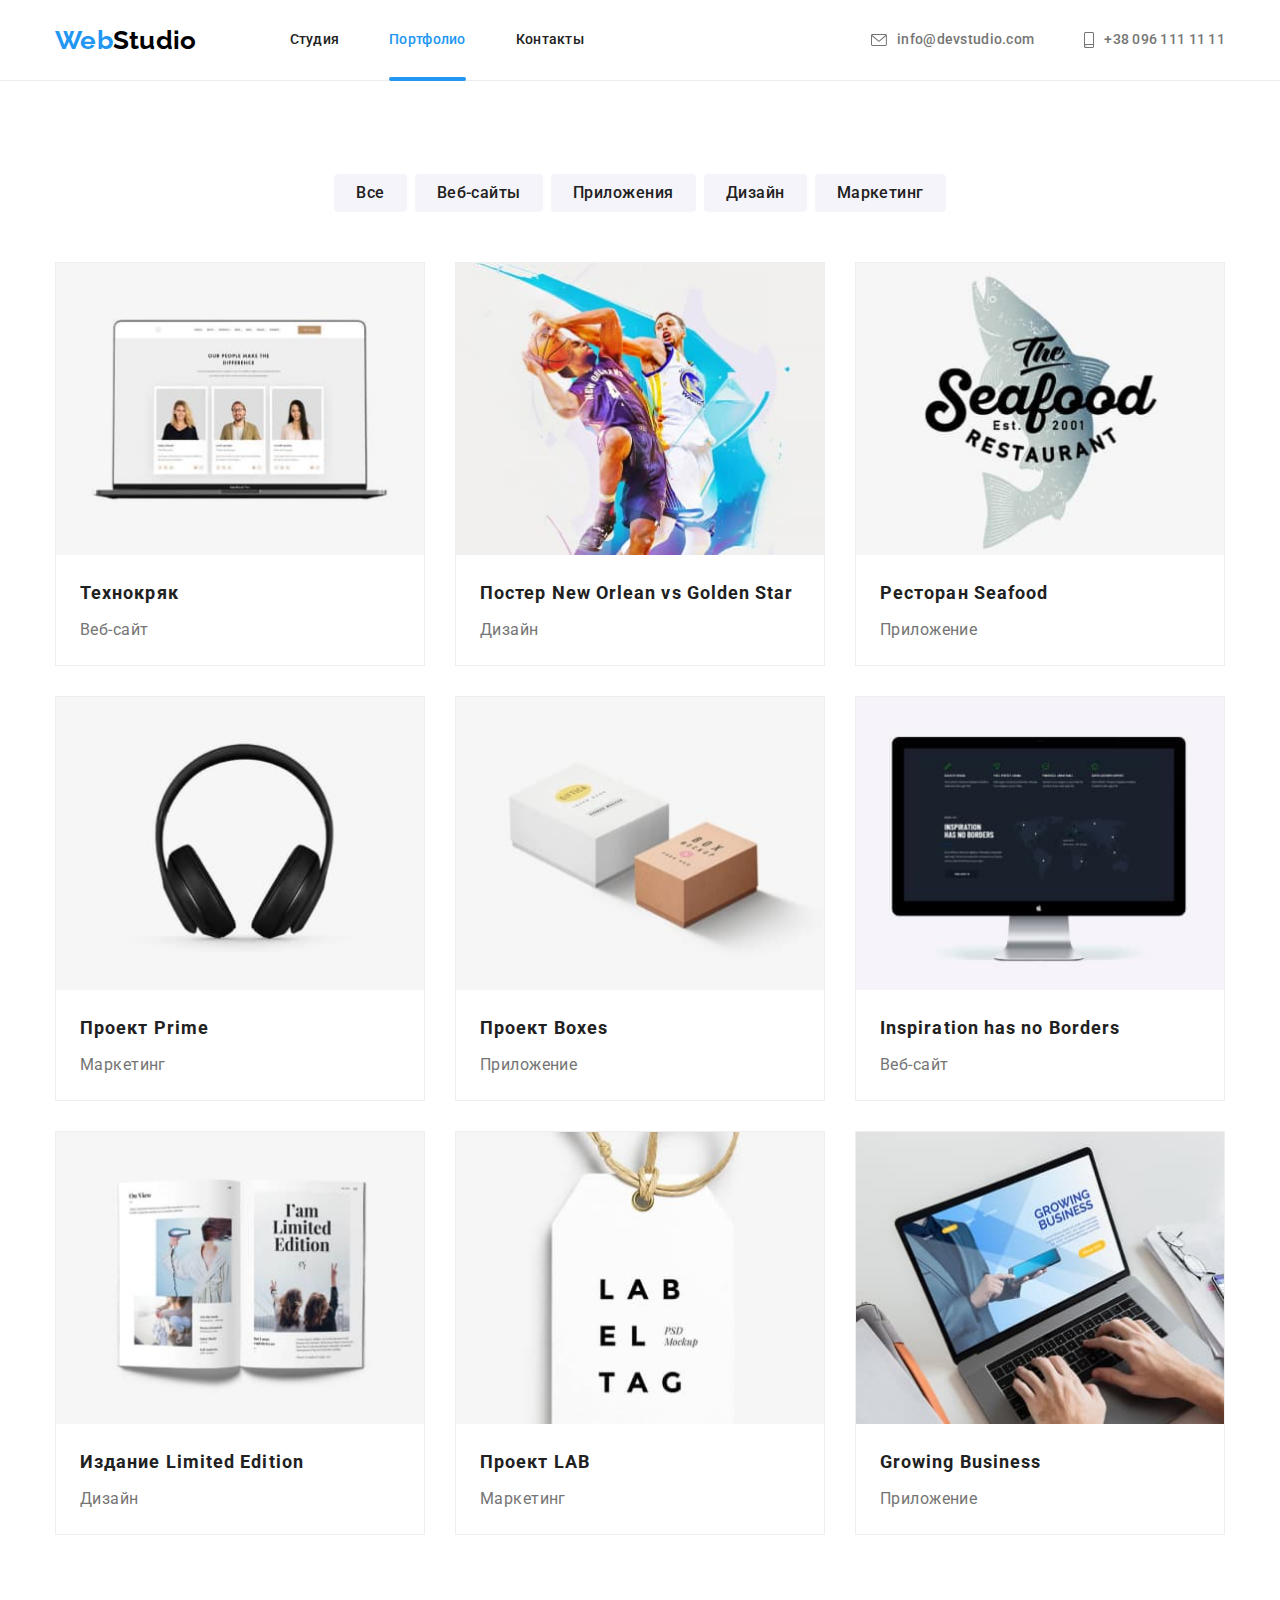
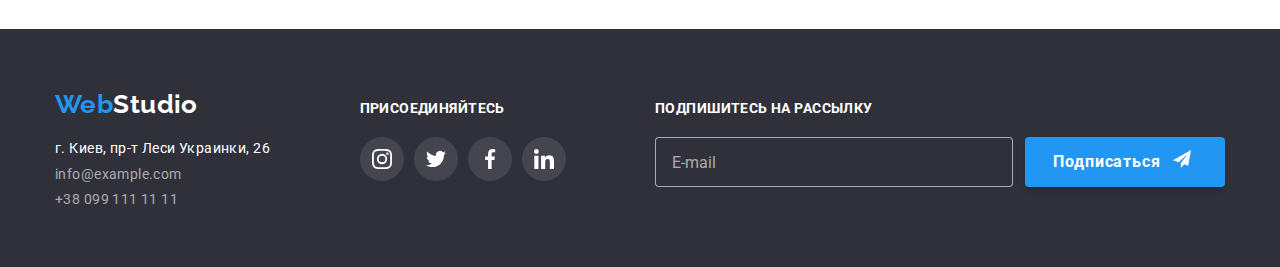
==== commit d98e312c: "placeholders" ====
--- a/portfolio.html
+++ b/portfolio.html
@@ -72,130 +72,130 @@
                     
                     <li class="activity-types">
                             
-                        <a href="#" class="works-link">
-                            <div class="produkt">
-                                <img class="img-directions" src="./images/technokryak.jpg" alt="technokryak" >
-                                <div class="produkt-actions">
-                                    <p class="text-action">Технокряк это современная площадка распространения коронавируса. Компании используют эту платформу для цифрового шпионажа и атак на защищённые сервера конкурентов.</p>
+                        <a href="#" class="activity-works__link">
+                            <div class="activity-produkt">
+                                <img class="activity-img" src="./images/technokryak.jpg" alt="technokryak" >
+                                <div class="activity-produkt__actions">
+                                    <p class="activity-text-action">Технокряк это современная площадка распространения коронавируса. Компании используют эту платформу для цифрового шпионажа и атак на защищённые сервера конкурентов.</p>
                                 </div>                                                                
                             </div>                            
-                            <div class="block-work">
-                                <h2 class="example">Технокряк</h2>
-                                <p class="directions">Веб-сайт</p> 
+                            <div class="activity-block__work">
+                                <h2 class="activity-example">Технокряк</h2>
+                                <p class="activity-directions">Веб-сайт</p> 
                             </div>
                         </a>
                     </li>
                      
                     <li class="activity-types">
                         
-                        <a href="#" class="works-link">
-                            <div class="produkt">   
-                                <img class="img-directions" src="./images/poster.jpg" alt="poster">
-                                <div class="produkt-actions">
-                                    <p class="text-action">Технокряк это современная площадка распространения коронавируса. Компании используют эту платформу для цифрового шпионажа и атак на защищённые сервера конкурентов.</p>
+                        <a href="#" class="activity-works__link">
+                            <div class="activity-produkt">   
+                                <img class="activity-img" src="./images/poster.jpg" alt="poster">
+                                <div class="activity-produkt__actions">
+                                    <p class="activity-text-action">Технокряк это современная площадка распространения коронавируса. Компании используют эту платформу для цифрового шпионажа и атак на защищённые сервера конкурентов.</p>
                                 </div> 
                             </div>
-                            <div class="block-work">    
-                                <h2 class="example">Постер New Orlean vs Golden Star</h2>
-                                <p class="directions">Дизайн</p>
-                            </div>
-                        </a>
-                    </li>
-                    <li class="activity-types">
-                        <a href="#" class="works-link">
-                            <div class="produkt">                                
-                                <img  class="img-directions" src="./images/restaurant.jpg" alt="restaurant">
-                                <div class="produkt-actions">
-                                    <p class="text-action">Технокряк это современная площадка распространения коронавируса. Компании используют эту платформу для цифрового шпионажа и атак на защищённые сервера конкурентов.</p>
-                                </div>
-                            </div>
-                            <div class="block-work">
-                                <h2 class="example">Ресторан Seafood</h2>
-                                <p class="directions">Приложение</p>
-                            </div>
-                        </a>
-                    </li>
-                    <li class="activity-types">
-                        <a href="#" class="works-link">
-                            <div class="produkt">   
-                                <img class="img-directions" src="./images/prime-project.jpg" alt="prime-project">
-                                <div class="produkt-actions">
-                                    <p class="text-action">Технокряк это современная площадка распространения коронавируса. Компании используют эту платформу для цифрового шпионажа и атак на защищённые сервера конкурентов.</p>
+                            <div class="activity-block__work">    
+                                <h2 class="activity-example">Постер New Orlean vs Golden Star</h2>
+                                <p class="activity-directions">Дизайн</p>
+                            </div>
+                        </a>
+                    </li>
+                    <li class="activity-types">
+                        <a href="#" class="activity-works__link">
+                            <div class="activity-produkt">                                
+                                <img  class="activity-img" src="./images/restaurant.jpg" alt="restaurant">
+                                <div class="activity-produkt__actions">
+                                    <p class="activity-text-action">Технокряк это современная площадка распространения коронавируса. Компании используют эту платформу для цифрового шпионажа и атак на защищённые сервера конкурентов.</p>
+                                </div>
+                            </div>
+                            <div class="activity-block__work">
+                                <h2 class="activity-example">Ресторан Seafood</h2>
+                                <p class="activity-directions">Приложение</p>
+                            </div>
+                        </a>
+                    </li>
+                    <li class="activity-types">
+                        <a href="#" class="activity-works__link">
+                            <div class="activity-produkt">   
+                                <img class="activity-img" src="./images/prime-project.jpg" alt="prime-project">
+                                <div class="activity-produkt__actions">
+                                    <p class="activity-text-action">Технокряк это современная площадка распространения коронавируса. Компании используют эту платформу для цифрового шпионажа и атак на защищённые сервера конкурентов.</p>
                                 </div>    
                             </div> 
-                            <div class="block-work">
-                                <h2 class="example">Проект Prime</h2>
-                                <p class="directions">Маркетинг</p>
-                            </div>
-                        </a>
-                    </li>
-                    <li class="activity-types">
-                        <a href="#" class="works-link">
-                            <div class="produkt">     
-                                <img class="img-directions" src="./images/boxes-project.jpg" alt="boxes-project">
-                                <div class="produkt-actions">
-                                    <p class="text-action">Технокряк это современная площадка распространения коронавируса. Компании используют эту платформу для цифрового шпионажа и атак на защищённые сервера конкурентов.</p>
-                                </div>
-                            </div>
-                            <div class="block-work">
-                                <h2 class="example">Проект Boxes</h2>
-                                <p class="directions">Приложение</p>
-                            </div>
-                        </a>
-                    </li>
-                    <li class="activity-types">
-                        <a href="#" class="works-link">
-                            <div class="produkt"> 
-                                <img class="img-directions" src="./images/inspiration.jpg" alt="inspiration">
-                                <div class="produkt-actions">
-                                    <p class="text-action">Технокряк это современная площадка распространения коронавируса. Компании используют эту платформу для цифрового шпионажа и атак на защищённые сервера конкурентов.</p>
-                                </div>
-                            </div>
-                            <div class="block-work">
-                                <h2 class="example">Inspiration has no Borders</h2>
-                                <p class="directions">Веб-сайт</p>
-                            </div>
-                        </a>
-                    </li>
-                    <li class="activity-types">
-                        <a href="#" class="works-link">
-                            <div class="produkt"> 
-                                <img class="img-directions" src="./images/edition.jpg" alt="edition">
-                                <div class="produkt-actions">
-                                    <p class="text-action">Технокряк это современная площадка распространения коронавируса. Компании используют эту платформу для цифрового шпионажа и атак на защищённые сервера конкурентов.</p>
-                                </div>
-                            </div>
-                            <div class="block-work">
-                                <h2 class="example">Издание Limited Edition</h2>
-                                <p class="directions">Дизайн</p>
-                            </div>
-                        </a>
-                    </li>
-                    <li class="activity-types">
-                        <a href="#" class="works-link">
-                            <div class="produkt"> 
-                                <img class="img-directions" src="./images/lab-project.jpg" alt="lab-project">
-                                <div class="produkt-actions">
-                                    <p class="text-action">Технокряк это современная площадка распространения коронавируса. Компании используют эту платформу для цифрового шпионажа и атак на защищённые сервера конкурентов.</p>
-                                </div>
-                            </div>
-                            <div class="block-work">
-                                <h2 class="example">Проект LAB</h2>
-                                <p class="directions">Маркетинг</p>
-                            </div>
-                        </a>
-                    </li>
-                    <li class="activity-types">
-                        <a href="#" class="works-link">
-                            <div class="produkt"> 
-                                <img class="img-directions" src="./images/growing-business.jpg" alt="growing-business">
-                                <div class="produkt-actions">
-                                    <p class="text-action">Технокряк это современная площадка распространения коронавируса. Компании используют эту платформу для цифрового шпионажа и атак на защищённые сервера конкурентов.</p>
-                                </div>
-                            </div>
-                            <div class="block-work">
-                                <h2 class="example">Growing Business</h2>
-                                <p class="directions">Приложение</p>
+                            <div class="activity-block__work">
+                                <h2 class="activity-example">Проект Prime</h2>
+                                <p class="activity-directions">Маркетинг</p>
+                            </div>
+                        </a>
+                    </li>
+                    <li class="activity-types">
+                        <a href="#" class="activity-works__link">
+                            <div class="activity-produkt">     
+                                <img class="activity-img" src="./images/boxes-project.jpg" alt="boxes-project">
+                                <div class="activity-produkt__actions">
+                                    <p class="activity-text-action">Технокряк это современная площадка распространения коронавируса. Компании используют эту платформу для цифрового шпионажа и атак на защищённые сервера конкурентов.</p>
+                                </div>
+                            </div>
+                            <div class="activity-block__work">
+                                <h2 class="activity-example">Проект Boxes</h2>
+                                <p class="activity-directions">Приложение</p>
+                            </div>
+                        </a>
+                    </li>
+                    <li class="activity-types">
+                        <a href="#" class="activity-works__link">
+                            <div class="activity-produkt"> 
+                                <img class="activity-img" src="./images/inspiration.jpg" alt="inspiration">
+                                <div class="activity-produkt__actions">
+                                    <p class="activity-text-action">Технокряк это современная площадка распространения коронавируса. Компании используют эту платформу для цифрового шпионажа и атак на защищённые сервера конкурентов.</p>
+                                </div>
+                            </div>
+                            <div class="activity-block__work">
+                                <h2 class="activity-example">Inspiration has no Borders</h2>
+                                <p class="activity-directions">Веб-сайт</p>
+                            </div>
+                        </a>
+                    </li>
+                    <li class="activity-types">
+                        <a href="#" class="activity-works__link">
+                            <div class="activity-produkt"> 
+                                <img class="activity-img" src="./images/edition.jpg" alt="edition">
+                                <div class="activity-produkt__actions">
+                                    <p class="activity-text-action">Технокряк это современная площадка распространения коронавируса. Компании используют эту платформу для цифрового шпионажа и атак на защищённые сервера конкурентов.</p>
+                                </div>
+                            </div>
+                            <div class="activity-block__work">
+                                <h2 class="activity-example">Издание Limited Edition</h2>
+                                <p class="activity-directions">Дизайн</p>
+                            </div>
+                        </a>
+                    </li>
+                    <li class="activity-types">
+                        <a href="#" class="activity-works__link">
+                            <div class="activity-produkt"> 
+                                <img class="activity-img" src="./images/lab-project.jpg" alt="lab-project">
+                                <div class="activity-produkt__actions">
+                                    <p class="activity-text-action">Технокряк это современная площадка распространения коронавируса. Компании используют эту платформу для цифрового шпионажа и атак на защищённые сервера конкурентов.</p>
+                                </div>
+                            </div>
+                            <div class="activity-block__work">
+                                <h2 class="activity-example">Проект LAB</h2>
+                                <p class="activity-directions">Маркетинг</p>
+                            </div>
+                        </a>
+                    </li>
+                    <li class="activity-types">
+                        <a href="#" class="activity-works__link">
+                            <div class="activity-produkt"> 
+                                <img class="activity-img" src="./images/growing-business.jpg" alt="growing-business">
+                                <div class="activity-produkt__actions">
+                                    <p class="activity-text-action">Технокряк это современная площадка распространения коронавируса. Компании используют эту платформу для цифрового шпионажа и атак на защищённые сервера конкурентов.</p>
+                                </div>
+                            </div>
+                            <div class="activity-block__work">
+                                <h2 class="activity-example">Growing Business</h2>
+                                <p class="activity-directions">Приложение</p>
                             </div>
                         </a>
                     </li>
@@ -212,7 +212,7 @@
         <div class="container">
             <div class="footer-list list">            
                 <div class="footer-link">                                    
-                    <a href="./index.html" class="footer-link__studio"><span class="logo-web">Web</span>Studio</a>               
+                    <a href="./index.html" class="footer-link__studio"><span class="footer-link__web">Web</span>Studio</a>               
                     <div  class="contact-footer list">    
                         <address class="footer-link__address">г. Киев, пр-т Леси Украинки, 26</address>        
                         <a href="mailto:info@example.com" class="footer-link__mail">info@example.com</a>
@@ -262,11 +262,11 @@
                         <!--<div class="form-mail">-->
                             <div>
                                 <h2 class="form-text__mail">ПОДПИШИТЕСЬ НА РАССЫЛКУ</h2>
-                                <input type="email" id="mail" placeholder="E-mail" class="footer-input">   
+                                <input type="email" id="mail" placeholder="E-mail" class="form-footer__input">   
                             </div>
                             <div class="form-button">
-                                <button type="submit" class="button-mail">Подписаться</button>                                     
-                                <svg class="icon-send">
+                                <button type="submit" class="form-button__mail">Подписаться</button>                                     
+                                <svg class="form-icon__send">
                                     <use href='./images/symbol-defs.svg#icon-send'></use>
                                 </svg>                                 
                             </div>                                              
@@ -275,5 +275,5 @@
                 </div>            
             </div>
         </div>    
-    </footer>      
+    </footer>    
 </body>
--- a/css/main.min.css
+++ b/css/main.min.css
@@ -1,2 +1,2 @@
-body{font-family:"Roboto",sans-serif;font-weight:400;font-size:14px;letter-spacing:0.03em;padding-top:80px;background-color:#fff}.list{list-style:none}a{display:block;text-decoration:none}ul{margin-top:0;margin-bottom:0;padding-left:0}h1,h2,h3,p{margin-top:0;margin-bottom:0}.container{width:1200px;margin-left:auto;margin-right:auto;padding-right:15px;padding-left:15px}.overlay{max-width:1600px;height:600px;margin-left:auto;margin-right:auto;padding-top:200px}.section-work,.section-command,.section-client{padding-top:94px;padding-bottom:94px}.section-work__text,.section-command__text,.section-client__text{margin-bottom:50px;text-align:center;font-weight:700;font-size:36px;line-height:1.67;color:#212121}.visually-heeden{position:absolute;clip:rect(0 0 0 0);width:1px;height:1px;margin:-1px}.header{position:fixed;top:0;left:0;z-index:2;width:100%;min-height:80px;background-color:#fff;font-weight:500;line-height:1.14;letter-spacing:0.02em;border-bottom:1px solid #ececec}.header .container{display:-webkit-box;display:-ms-flexbox;display:flex;-webkit-box-align:center;-ms-flex-align:center;align-items:center}.contact{display:-webkit-box;display:-ms-flexbox;display:flex;-webkit-box-align:center;-ms-flex-align:center;align-items:center}.contact-item:not(:last-child){margin-right:50px}.contact-item{color:#757575}.contact-link{display:-webkit-box;display:-ms-flexbox;display:flex;-webkit-box-pack:center;-ms-flex-pack:center;justify-content:center;-webkit-box-align:center;-ms-flex-align:center;align-items:center;padding-top:32px;padding-bottom:32px;color:#757575;fill:currentColor;-webkit-transition:color 250ms cubic-bezier(0.4, 0, 0.2, 1);transition:color 250ms cubic-bezier(0.4, 0, 0.2, 1)}.contact .contact-link:focus,.contact .contact-link:hover{color:#2196f3}.contact-link>.color-icon{color:#afb1b8}.contact-mail{width:16px;height:12px;margin-right:10px}.contact-tel{width:10px;height:16px;margin-right:10px}.nav{display:-webkit-box;display:-ms-flexbox;display:flex;-webkit-box-align:center;-ms-flex-align:center;align-items:center;margin-right:auto}.nav .nav-studio{margin-right:93px;font-family:"Raleway",sans-serif;font-weight:700;font-size:26px;line-height:1.19;color:#000}.nav .nav-web{color:#2196f3}.nav .nav-site{display:-webkit-box;display:-ms-flexbox;display:flex}.nav .nav-site>.nav-item:not(:last-child){margin-right:50px}.nav .nav-link{padding-top:32px;padding-bottom:32px;color:#212121;-webkit-transition:color 250ms cubic-bezier(0.4, 0, 0.2, 1);transition:color 250ms cubic-bezier(0.4, 0, 0.2, 1)}.nav .nav-site .nav-link:hover,.nav .nav-site .nav-link:focus{color:#2196f3}.nav .nav-site .nav-link.current{color:#2196f3}.nav .nav-item{position:relative}.nav .actions::before{position:absolute;display:inline-block;content:"";width:100%;height:4px;bottom:-1px;background-color:#2196f3;border-radius:2px}.hero{padding:0;background-color:#c4c4c4}.hero .overlay{background-image:-webkit-gradient(linear, left top, right top, from(rgba(47,48,58,0.4)), to(rgba(47,48,58,0.4))),url("../images/hero.jpg");background-image:linear-gradient(to right, rgba(47,48,58,0.4), rgba(47,48,58,0.4)),url("../images/hero.jpg")}.hero-block{width:696px;margin-left:auto;margin-right:auto}.hero-theme{text-align:center;margin-bottom:30px;font-weight:900;font-size:44px;line-height:1.36;letter-spacing:0.06em;color:#fff}.hero-button{border-radius:4px;display:block;border:none;cursor:pointer;margin-left:auto;margin-right:auto;padding-top:10px;padding-bottom:10px;padding-right:32px;padding-left:32px;background-color:#2196f3;font-family:inherit;font-size:16px;line-height:1.88;letter-spacing:0.06em;color:#fff}.section-advantages{padding-top:94px;display:-webkit-box;display:-ms-flexbox;display:flex}.section-advantages__list>.section-advantages__link:not(:last-child){margin-right:30px}.section-advantages__link{width:270px}.section-advantages__bg{display:-webkit-box;display:-ms-flexbox;display:flex;height:120px;-webkit-box-pack:center;-ms-flex-pack:center;justify-content:center;-webkit-box-align:center;-ms-flex-align:center;align-items:center;margin-bottom:30px;border-radius:4px;background-color:#f5f4fa}.section-advantages__icon{width:70px;height:70px}.section-advantages__name{margin-bottom:10px;font-weight:700;line-height:1.14;color:#212121}.section-advantages__description{line-height:1.71;color:#757575}.section-work__list{display:-webkit-box;display:-ms-flexbox;display:flex}.section-work__img{display:block;width:100%}.section-work__list>.section-work__lable:not(:last-child){margin-right:30px}.section-work__lable{position:relative;width:370px}.section-work__name{position:absolute;top:50%;left:50%;-webkit-transform:translate(-50%, -50%);transform:translate(-50%, -50%);color:#fff;line-height:1.14;font-weight:bold;white-space:nowrap}.section-work__fon{content:"";position:absolute;width:100%;height:70px;bottom:0;left:0;background-color:rgba(47,48,58,0.8)}.section-command{background-color:#f5f4fa}.section-command__block{width:270px;background-color:#fff;-webkit-box-shadow:0px 1px 3px rgba(0,0,0,0.12),0px 1px 1px rgba(0,0,0,0.14),0px 2px 1px rgba(0,0,0,0.2);box-shadow:0px 1px 3px rgba(0,0,0,0.12),0px 1px 1px rgba(0,0,0,0.14),0px 2px 1px rgba(0,0,0,0.2)}.section-command__title{display:-webkit-box;display:-ms-flexbox;display:flex}.section-command__title>.section-command__block:not(:last-child){margin-right:30px}.section-command__img{display:block;width:100%}.section-command__employee{padding-top:30px;padding-bottom:30px}.section-command__name{margin-bottom:10px;text-align:center;font-weight:500;font-size:16px;line-height:1.19;color:#212121}.section-command__specialty{text-align:center;font-weight:400;font-size:16px;line-height:1.19;color:#757575}.command-social{display:-webkit-box;display:-ms-flexbox;display:flex;-webkit-box-pack:center;-ms-flex-pack:center;justify-content:center;margin-bottom:30px}.command-social>.command-social__item:not(:last-child){margin-right:10px}.command-social__item{width:44px;height:44px}.command-social__link{display:-webkit-inline-box;display:-ms-inline-flexbox;display:inline-flex;-webkit-box-pack:center;-ms-flex-pack:center;justify-content:center;-webkit-box-align:center;-ms-flex-align:center;align-items:center;width:100%;height:100%;border-radius:50%;fill:#afb1b8;color:currentColor;-webkit-transition:fill 250ms cubic-bezier(0.4, 0, 0.2, 1),background-color 250ms cubic-bezier(0.4, 0, 0.2, 1);transition:fill 250ms cubic-bezier(0.4, 0, 0.2, 1),background-color 250ms cubic-bezier(0.4, 0, 0.2, 1)}.command-social__link:hover,.command-social__link:focus{fill:#fff;background-color:#2196f3}.command-social__icon{width:20px;height:20px}.section-client__list{display:-webkit-box;display:-ms-flexbox;display:flex;-webkit-box-pack:center;-ms-flex-pack:center;justify-content:center;-webkit-box-align:center;-ms-flex-align:center;align-items:center}.section-client__link{display:-webkit-box;display:-ms-flexbox;display:flex;-webkit-box-pack:center;-ms-flex-pack:center;justify-content:center;-webkit-box-align:center;-ms-flex-align:center;align-items:center;width:100%;height:100%;border:1px solid #afb1b8;border-radius:4px;color:#afb1b8;fill:currentColor;-webkit-transition:color 250ms cubic-bezier(0.4, 0, 0.2, 1),border 250ms cubic-bezier(0.4, 0, 0.2, 1),fill 250ms cubic-bezier(0.4, 0, 0.2, 1);transition:color 250ms cubic-bezier(0.4, 0, 0.2, 1),border 250ms cubic-bezier(0.4, 0, 0.2, 1),fill 250ms cubic-bezier(0.4, 0, 0.2, 1)}.section-client__list>.section-client__item:not(:last-child){margin-right:30px}.section-client__item{width:170px;height:90px}.section-client__yaco{width:44px;height:49px}.section-client__tagline{width:40px;height:52px}.section-client__company{width:41px;height:43px}.section-client__foster{width:80px;height:42px}.section-client__brand{width:59px;height:47px}.section-client__tag{width:88px;height:45px}.section-client__link:hover,.section-client__link:focus{border:1px solid #2196f3;color:#2196f3}.footer{padding-top:60px;padding-bottom:60px;background-color:#2f303a}.footer-list{display:-webkit-box;display:-ms-flexbox;display:flex;-webkit-box-align:baseline;-ms-flex-align:baseline;align-items:baseline;-webkit-box-pack:justify;-ms-flex-pack:justify;justify-content:space-between}.footer-text{color:#fff;font-size:14px;line-height:1.14;margin-bottom:20px}.footer-social>.footer-social__item:not(:last-child){margin-right:10px}.footer-social{display:-webkit-box;display:-ms-flexbox;display:flex;-webkit-box-pack:center;-ms-flex-pack:center;justify-content:center;-webkit-box-align:center;-ms-flex-align:center;align-items:center}.footer-social__link{display:-webkit-inline-box;display:-ms-inline-flexbox;display:inline-flex;-webkit-box-pack:center;-ms-flex-pack:center;justify-content:center;-webkit-box-align:center;-ms-flex-align:center;align-items:center;width:100%;height:100%;background-color:#44454e;border-radius:50%;color:#fff;fill:currentColor;-webkit-transition:background-color 250ms cubic-bezier(0.4, 0, 0.2, 1);transition:background-color 250ms cubic-bezier(0.4, 0, 0.2, 1)}.footer-social__link:hover,.footer-social__link:focus{background-color:#2196f3}.footer-social__icon{width:20px;height:20px}.footer-social__item{width:44px;height:44px}.footer-link__studio{margin-bottom:20px;font-family:Raleway;font-weight:700;font-size:26px;line-height:1.19;color:#fff}.footer-link__address{font-style:normal;line-height:1.17;color:#fff;margin-bottom:9px}.footer-link__mail,.footer-link__tel{line-height:1.17;color:rgba(255,255,255,0.6);-webkit-transition:color 250ms cubic-bezier(0.4, 0, 0.2, 1);transition:color 250ms cubic-bezier(0.4, 0, 0.2, 1)}.footer-link__mail{margin-bottom:9px}.footer-link__mail:hover,.footer-link__mail:focus{color:#2196f3}.footer-link__tel:hover,.footer-link__tel:focus{color:#2196f3}.form{margin-right:auto;margin-left:auto;display:-webkit-box;display:-ms-flexbox;display:flex;-webkit-box-align:end;-ms-flex-align:end;align-items:flex-end}.form input{width:358px;height:50px;margin-top:20px;margin-right:12px;padding-left:16px;border:1px solid rgba(255,255,255,0.6);border-radius:4px;background:#2f303a}.form input::-webkit-input-placeholder{font-size:16px;line-height:1.25;color:rgba(255,255,255,0.6)}.form input:-ms-input-placeholder{font-size:16px;line-height:1.25;color:rgba(255,255,255,0.6)}.form input::-ms-input-placeholder{font-size:16px;line-height:1.25;color:rgba(255,255,255,0.6)}.form input::placeholder{font-size:16px;line-height:1.25;color:rgba(255,255,255,0.6)}.form-text__mail{font-size:14px;font-weight:bold;line-height:1.14;color:#fff}.form .button-mail{width:200px;height:50px;padding-right:62px;padding-left:26px;background:#2196f3;-webkit-box-shadow:0px 4px 4px rgba(0,0,0,0.15);box-shadow:0px 4px 4px rgba(0,0,0,0.15);border-radius:4px;border:none;cursor:pointer;font-weight:bold;font-size:16px;line-height:1.87;letter-spacing:0.06em;color:#fff}.form .form-button{position:relative}.form .icon-send{width:24px;height:24px;position:absolute;top:50%;right:28px;-webkit-transform:translateY(-50%);transform:translateY(-50%)}.form .footer-input{font-size:16px;line-height:1.25;color:rgba(255,255,255,0.6)}.filter{padding-top:94px;padding-bottom:94px}.filter-work>.filter-link:not(:last-child){margin-right:8px}.filter-work{margin-bottom:50px}.filter-work{-webkit-box-pack:center;-ms-flex-pack:center;justify-content:center}.filter-button{padding-top:6px;padding-right:22px;padding-bottom:6px;padding-left:22px;border:none;cursor:pointer;border-radius:4px;background-color:#f5f4fa;font-family:inherit;font-weight:500;font-size:16px;line-height:1.63;letter-spacing:0.03em;color:#212121;-webkit-transition:color 250ms cubic-bezier(0.4, 0, 0.2, 1),background-color 250ms cubic-bezier(0.4, 0, 0.2, 1),-webkit-box-shadow 250ms cubic-bezier(0.4, 0, 0.2, 1);transition:color 250ms cubic-bezier(0.4, 0, 0.2, 1),background-color 250ms cubic-bezier(0.4, 0, 0.2, 1),-webkit-box-shadow 250ms cubic-bezier(0.4, 0, 0.2, 1);transition:color 250ms cubic-bezier(0.4, 0, 0.2, 1),background-color 250ms cubic-bezier(0.4, 0, 0.2, 1),box-shadow 250ms cubic-bezier(0.4, 0, 0.2, 1);transition:color 250ms cubic-bezier(0.4, 0, 0.2, 1),background-color 250ms cubic-bezier(0.4, 0, 0.2, 1),box-shadow 250ms cubic-bezier(0.4, 0, 0.2, 1),-webkit-box-shadow 250ms cubic-bezier(0.4, 0, 0.2, 1)}.filter-work .filter-button:hover,.filter-work .filter-button:focus{background-color:#2196f3;color:#fff;-webkit-box-shadow:0px 3px 1px rgba(0,0,0,0.1),0px 1px 2px rgba(0,0,0,0.08),0px 2px 2px rgba(0,0,0,0.12);box-shadow:0px 3px 1px rgba(0,0,0,0.1),0px 1px 2px rgba(0,0,0,0.08),0px 2px 2px rgba(0,0,0,0.12)}.activity{display:-webkit-box;display:-ms-flexbox;display:flex;-ms-flex-wrap:wrap;flex-wrap:wrap}.activity-types .works-link:hover,.activity-types .works-link:focus{-webkit-box-shadow:0px 1px 1px rgba(0,0,0,0.12),0px 4px 4px rgba(0,0,0,0.06),1px 4px 6px rgba(0,0,0,0.16);box-shadow:0px 1px 1px rgba(0,0,0,0.12),0px 4px 4px rgba(0,0,0,0.06),1px 4px 6px rgba(0,0,0,0.16)}.activity-types:not(:nth-child(3n)){margin-right:auto}.activity-types:nth-child(-n+6){margin-bottom:30px}.activity-types{width:370px;border:1px solid #eee}.activity .works-link{-webkit-transition:-webkit-box-shadow 250ms cubic-bezier(0.4, 0, 0.2, 1);transition:-webkit-box-shadow 250ms cubic-bezier(0.4, 0, 0.2, 1);transition:box-shadow 250ms cubic-bezier(0.4, 0, 0.2, 1);transition:box-shadow 250ms cubic-bezier(0.4, 0, 0.2, 1), -webkit-box-shadow 250ms cubic-bezier(0.4, 0, 0.2, 1)}.activity .block-work{padding-top:20px;padding-bottom:20px}.activity .img-directions{display:block;width:100%}.activity .example{font-weight:700;font-size:18px;line-height:2;letter-spacing:0.06em;color:#212121;padding-right:24px;padding-left:24px;margin-bottom:4px}.activity .directions{font-size:16px;line-height:1.875;color:#757575;padding-right:24px;padding-left:24px}.activity .produkt{position:relative;overflow:hidden}.activity .text-action{position:absolute;top:50%;left:50%;-webkit-transform:translate(-50%, -50%);transform:translate(-50%, -50%);width:322px;height:168px;font-size:18px;line-height:1.56;color:#ffffff}.activity .produkt-actions{position:absolute;width:100%;height:100%;top:0;left:0;-webkit-transform:translateY(101%);transform:translateY(101%);-webkit-transition:250ms ease;transition:250ms ease;-webkit-transition-timing-function:cubic-bezier(0.4, 0, 0.2, 1);transition-timing-function:cubic-bezier(0.4, 0, 0.2, 1);background-color:rgba(33,150,243,0.9)}.activity .works-link:hover .produkt-actions,.activity .works-link:focus .produkt-actions{-webkit-transform:translatey(0);transform:translatey(0)}.backdrop{position:fixed;top:0;left:0;z-index:3;width:100%;height:100%;background-color:rgba(0,0,0,0.2);-webkit-transition:-webkit-transform 250ms cubic-bezier(0.4, 0, 0.2, 1);transition:-webkit-transform 250ms cubic-bezier(0.4, 0, 0.2, 1);transition:transform 250ms cubic-bezier(0.4, 0, 0.2, 1);transition:transform 250ms cubic-bezier(0.4, 0, 0.2, 1), -webkit-transform 250ms cubic-bezier(0.4, 0, 0.2, 1)}.backdrop.is-hidden{opacity:0;pointer-events:none}.modal{position:absolute;padding:40px;top:50%;left:50%;-webkit-transform:translate(-50%, -50%);transform:translate(-50%, -50%);min-width:528px;min-height:581px;background:#ffffff;-webkit-box-shadow:0px 1px 3px rgba(0,0,0,0.12),0px 1px 1px rgba(0,0,0,0.14),0px 2px 1px rgba(0,0,0,0.2);box-shadow:0px 1px 3px rgba(0,0,0,0.12),0px 1px 1px rgba(0,0,0,0.14),0px 2px 1px rgba(0,0,0,0.2);border-radius:4px;-webkit-transition:-webkit-transform 250ms cubic-bezier(0.4, 0, 0.2, 1);transition:-webkit-transform 250ms cubic-bezier(0.4, 0, 0.2, 1);transition:transform 250ms cubic-bezier(0.4, 0, 0.2, 1);transition:transform 250ms cubic-bezier(0.4, 0, 0.2, 1), -webkit-transform 250ms cubic-bezier(0.4, 0, 0.2, 1)}.modal-button{position:absolute;top:0;right:0;top:8px;right:8px;padding:6px;width:30px;height:30px;background-color:#fff;border:1px solid rgba(0,0,0,0.1);border-radius:50%;outline:transparent;-webkit-transition:color 250ms cubic-bezier(0.4, 0, 0.2, 1);transition:color 250ms cubic-bezier(0.4, 0, 0.2, 1)}.modal .modal-button:focus{color:#2196f3}.modal-form__text{margin-bottom:12px;font-weight:bold;font-size:20px;line-height:1.15;color:#212121}.form-block{display:-webkit-box;display:-ms-flexbox;display:flex;-webkit-box-orient:vertical;-webkit-box-direction:normal;-ms-flex-direction:column;flex-direction:column;margin-bottom:10px}.form-block input{outline:none;height:40px;width:100%;border:1px solid rgba(33,33,33,0.2);border-radius:4px}.form-block__lable{font-size:12px;line-height:1.17;letter-spacing:0.01em;margin-bottom:4px;color:#757575}.form-block .form-block__input:focus{border:1px solid #2196f3}.form-block .form-name{position:absolute;width:12px;height:12px;top:50%;left:15px;-webkit-transform:translateY(-50%);transform:translateY(-50%);-webkit-transition:color 250ms cubic-bezier(0.4, 0, 0.2, 1);transition:color 250ms cubic-bezier(0.4, 0, 0.2, 1);margin:0}.form-block__input{position:relative;fill:currentColor;color:#212121}.form-block .form-input{padding-left:40px;-webkit-transition:border 250ms cubic-bezier(0.4, 0, 0.2, 1);transition:border 250ms cubic-bezier(0.4, 0, 0.2, 1)}.form-block .form-tel{position:absolute;width:13px;height:13px;top:50%;left:15px;-webkit-transform:translateY(-50%);transform:translateY(-50%);-webkit-transition:color 250ms cubic-bezier(0.4, 0, 0.2, 1);transition:color 250ms cubic-bezier(0.4, 0, 0.2, 1)}.form-block .form-mail{position:absolute;width:15px;height:12px;top:50%;left:15px;-webkit-transform:translateY(-50%);transform:translateY(-50%);-webkit-transition:color 250ms cubic-bezier(0.4, 0, 0.2, 1);transition:color 250ms cubic-bezier(0.4, 0, 0.2, 1)}.form-block .form-input:focus ~ .form-name,.form-block .form-input:focus ~ .form-tel,.form-block .form-input:focus ~ .form-mail{color:#2196f3}.comment{display:-webkit-box;display:-ms-flexbox;display:flex;-webkit-box-orient:vertical;-webkit-box-direction:normal;-ms-flex-direction:column;flex-direction:column}.comment-lable{font-size:12px;line-height:1.17;letter-spacing:0.01em;margin-bottom:4px;color:#757575}.comment-textarea::-webkit-input-placeholder{font-size:14px;line-height:1.14;letter-spacing:0.01em;color:rgba(117,117,117,0.5)}.comment-textarea:-ms-input-placeholder{font-size:14px;line-height:1.14;letter-spacing:0.01em;color:rgba(117,117,117,0.5)}.comment-textarea::-ms-input-placeholder{font-size:14px;line-height:1.14;letter-spacing:0.01em;color:rgba(117,117,117,0.5)}.comment-textarea::placeholder{font-size:14px;line-height:1.14;letter-spacing:0.01em;color:rgba(117,117,117,0.5)}.comment-textarea{resize:none;width:100%;height:120px;outline:none;border:1px solid rgba(33,33,33,0.2);border-radius:4px;padding-top:12px;padding-bottom:12px;padding-left:16px;padding-right:16px;margin-bottom:20px}.agreement{position:relative;display:-webkit-box;display:-ms-flexbox;display:flex;-webkit-box-pack:justify;-ms-flex-pack:justify;justify-content:space-between;-webkit-box-align:center;-ms-flex-align:center;align-items:center;margin-left:12px;margin-right:11px;margin-bottom:30px}.agreement-input{position:absolute;clip:rect(0 0 0 0);width:1px;height:1px;margin:-1px;border:0;padding:0;overflow:hidden}.agreement-label{font-size:14px;line-height:1.71;color:#757575;margin-left:24px}.agreement-link{font-size:14px;line-height:1.71;color:#2196f3;text-decoration-skip-ink:none;text-decoration:underline}.agreement-label::after{display:inline-block;content:" ";position:absolute;top:50%;left:0;-webkit-transform:translateY(-50%);transform:translateY(-50%);width:16px;height:15px;border:2px solid #212121;border-radius:2px;-webkit-transition:background-color 250ms cubic-bezier(0.4, 0, 0.2, 1),border 250ms cubic-bezier(0.4, 0, 0.2, 1),background-image 250ms cubic-bezier(0.4, 0, 0.2, 1),background-size 250ms cubic-bezier(0.4, 0, 0.2, 1),background-origin 250ms cubic-bezier(0.4, 0, 0.2, 1);transition:background-color 250ms cubic-bezier(0.4, 0, 0.2, 1),border 250ms cubic-bezier(0.4, 0, 0.2, 1),background-image 250ms cubic-bezier(0.4, 0, 0.2, 1),background-size 250ms cubic-bezier(0.4, 0, 0.2, 1),background-origin 250ms cubic-bezier(0.4, 0, 0.2, 1)}.agreement-input:checked+.agreement-label::after{background-image:url("../images/icon-check.svg");background-color:#2196f3;border:0px;background-size:contain;background-origin:border-box}.agreement-input:focus+.agreement-label::after{border:2px solid #2196f3;border-radius:2px}.button-form{display:-webkit-box;display:-ms-flexbox;display:flex;-webkit-box-pack:center;-ms-flex-pack:center;justify-content:center}.button-form__send{width:200px;height:50px;background:#188ce8;-webkit-box-shadow:0px 4px 4px rgba(0,0,0,0.15);box-shadow:0px 4px 4px rgba(0,0,0,0.15);border-radius:4px;border:none;cursor:pointer;font-weight:bold;font-size:16px;line-height:1.87;letter-spacing:0.06em;color:#fff}
+body{font-family:"Roboto",sans-serif;font-weight:400;font-size:14px;letter-spacing:0.03em;padding-top:80px;background-color:#fff}.list{list-style:none}a{display:block;text-decoration:none}ul{margin-top:0;margin-bottom:0;padding-left:0}h1,h2,h3,p{margin-top:0;margin-bottom:0}.container{width:1200px;margin-left:auto;margin-right:auto;padding-right:15px;padding-left:15px}.overlay{max-width:1600px;height:600px;margin-left:auto;margin-right:auto;padding-top:200px}.section-work,.section-command,.section-client{padding-top:94px;padding-bottom:94px}.section-work__text,.section-command__text,.section-client__text{margin-bottom:50px;text-align:center;font-weight:700;font-size:36px;line-height:1.67;color:#212121}.visually-heeden{position:absolute;clip:rect(0 0 0 0);width:1px;height:1px;margin:-1px}.agreement-input{position:absolute;clip:rect(0 0 0 0);width:1px;height:1px;margin:-1px;border:0;padding:0;overflow:hidden}.section-work__name,.activity-text-action,.modal{top:50%;left:50%;-webkit-transform:translate(-50%, -50%);transform:translate(-50%, -50%)}.form-icon__send,.form-block .form-name,.form-block .form-tel,.form-block .form-mail,.agreement-label::after{top:50%;-webkit-transform:translateY(-50%);transform:translateY(-50%)}.header{position:fixed;top:0;left:0;z-index:2;width:100%;min-height:80px;background-color:#fff;font-weight:500;line-height:1.14;letter-spacing:0.02em;border-bottom:1px solid #ececec}.header .container{display:-webkit-box;display:-ms-flexbox;display:flex;-webkit-box-align:center;-ms-flex-align:center;align-items:center}.contact{display:-webkit-box;display:-ms-flexbox;display:flex;-webkit-box-align:center;-ms-flex-align:center;align-items:center}.contact-item:not(:last-child){margin-right:50px}.contact-item{color:#757575}.contact-link{display:-webkit-box;display:-ms-flexbox;display:flex;-webkit-box-pack:center;-ms-flex-pack:center;justify-content:center;-webkit-box-align:center;-ms-flex-align:center;align-items:center;padding-top:32px;padding-bottom:32px;color:#757575;fill:currentColor;-webkit-transition:color 250ms cubic-bezier(0.4, 0, 0.2, 1);transition:color 250ms cubic-bezier(0.4, 0, 0.2, 1)}.contact-link:focus,.contact-link:hover{color:#2196f3}.contact-link>.color-icon{color:#afb1b8}.contact-mail{width:16px;height:12px;margin-right:10px}.contact-tel{width:10px;height:16px;margin-right:10px}.nav{display:-webkit-box;display:-ms-flexbox;display:flex;-webkit-box-align:center;-ms-flex-align:center;align-items:center;margin-right:auto}.nav .nav-studio{margin-right:93px;font-family:"Raleway",sans-serif;font-weight:700;font-size:26px;line-height:1.19;color:#000}.nav .nav-web{color:#2196f3}.nav .nav-site{display:-webkit-box;display:-ms-flexbox;display:flex}.nav .nav-site>.nav-item:not(:last-child){margin-right:50px}.nav .nav-link{padding-top:32px;padding-bottom:32px;color:#212121;-webkit-transition:color 250ms cubic-bezier(0.4, 0, 0.2, 1);transition:color 250ms cubic-bezier(0.4, 0, 0.2, 1)}.nav .nav-site .nav-link:hover,.nav .nav-site .nav-link:focus{color:#2196f3}.nav .nav-site .nav-link.current{color:#2196f3}.nav .nav-item{position:relative}.nav .actions::before{position:absolute;display:inline-block;content:"";width:100%;height:4px;bottom:-1px;background-color:#2196f3;border-radius:2px}.hero{padding:0;background-color:#c4c4c4}.hero .overlay{background-image:-webkit-gradient(linear, left top, right top, from(rgba(47,48,58,0.4)), to(rgba(47,48,58,0.4))),url("../images/hero.jpg");background-image:linear-gradient(to right, rgba(47,48,58,0.4), rgba(47,48,58,0.4)),url("../images/hero.jpg")}.hero-block{width:696px;margin-left:auto;margin-right:auto}.hero-theme{text-align:center;margin-bottom:30px;font-weight:900;font-size:44px;line-height:1.36;letter-spacing:0.06em;color:#fff}.hero-button{border-radius:4px;display:block;border:none;cursor:pointer;margin-left:auto;margin-right:auto;padding-top:10px;padding-bottom:10px;padding-right:32px;padding-left:32px;background-color:#2196f3;font-family:inherit;font-size:16px;line-height:1.88;letter-spacing:0.06em;color:#fff}.section-advantages{padding-top:94px;display:-webkit-box;display:-ms-flexbox;display:flex}.section-advantages__list>.section-advantages__link:not(:last-child){margin-right:30px}.section-advantages__link{width:270px}.section-advantages__bg{display:-webkit-box;display:-ms-flexbox;display:flex;height:120px;-webkit-box-pack:center;-ms-flex-pack:center;justify-content:center;-webkit-box-align:center;-ms-flex-align:center;align-items:center;margin-bottom:30px;border-radius:4px;background-color:#f5f4fa}.section-advantages__icon{width:70px;height:70px}.section-advantages__name{margin-bottom:10px;font-weight:700;line-height:1.14;color:#212121}.section-advantages__description{line-height:1.71;color:#757575}.section-work__list{display:-webkit-box;display:-ms-flexbox;display:flex}.section-work__img{display:block;width:100%}.section-work__list>.section-work__lable:not(:last-child){margin-right:30px}.section-work__lable{position:relative;width:370px}.section-work__name{position:absolute;color:#fff;line-height:1.14;font-weight:bold;white-space:nowrap}.section-work__fon{content:"";position:absolute;width:100%;height:70px;bottom:0;left:0;background-color:rgba(47,48,58,0.8)}.section-command{background-color:#f5f4fa}.section-command__block{width:270px;background-color:#fff;-webkit-box-shadow:0px 1px 3px rgba(0,0,0,0.12),0px 1px 1px rgba(0,0,0,0.14),0px 2px 1px rgba(0,0,0,0.2);box-shadow:0px 1px 3px rgba(0,0,0,0.12),0px 1px 1px rgba(0,0,0,0.14),0px 2px 1px rgba(0,0,0,0.2)}.section-command__title{display:-webkit-box;display:-ms-flexbox;display:flex}.section-command__title>.section-command__block:not(:last-child){margin-right:30px}.section-command__img{display:block;width:100%}.section-command__employee{padding-top:30px;padding-bottom:30px}.section-command__name{margin-bottom:10px;text-align:center;font-weight:500;font-size:16px;line-height:1.19;color:#212121}.section-command__specialty{text-align:center;font-weight:400;font-size:16px;line-height:1.19;color:#757575}.command-social{display:-webkit-box;display:-ms-flexbox;display:flex;-webkit-box-pack:center;-ms-flex-pack:center;justify-content:center;margin-bottom:30px}.command-social>.command-social__item:not(:last-child){margin-right:10px}.command-social__item{width:44px;height:44px}.command-social__link{display:-webkit-inline-box;display:-ms-inline-flexbox;display:inline-flex;-webkit-box-pack:center;-ms-flex-pack:center;justify-content:center;-webkit-box-align:center;-ms-flex-align:center;align-items:center;width:100%;height:100%;border-radius:50%;fill:#afb1b8;color:currentColor;-webkit-transition:fill 250ms cubic-bezier(0.4, 0, 0.2, 1),background-color 250ms cubic-bezier(0.4, 0, 0.2, 1);transition:fill 250ms cubic-bezier(0.4, 0, 0.2, 1),background-color 250ms cubic-bezier(0.4, 0, 0.2, 1)}.command-social__link:hover,.command-social__link:focus{fill:#fff;background-color:#2196f3}.command-social__icon{width:20px;height:20px}.section-client__list{display:-webkit-box;display:-ms-flexbox;display:flex;-webkit-box-pack:center;-ms-flex-pack:center;justify-content:center;-webkit-box-align:center;-ms-flex-align:center;align-items:center}.section-client__link{display:-webkit-box;display:-ms-flexbox;display:flex;-webkit-box-pack:center;-ms-flex-pack:center;justify-content:center;-webkit-box-align:center;-ms-flex-align:center;align-items:center;width:100%;height:100%;border:1px solid #afb1b8;border-radius:4px;color:#afb1b8;fill:currentColor;-webkit-transition:250ms cubic-bezier(0.4, 0, 0.2, 1),border 250ms cubic-bezier(0.4, 0, 0.2, 1),fill 250ms cubic-bezier(0.4, 0, 0.2, 1);transition:250ms cubic-bezier(0.4, 0, 0.2, 1),border 250ms cubic-bezier(0.4, 0, 0.2, 1),fill 250ms cubic-bezier(0.4, 0, 0.2, 1)}.section-client__list>.section-client__item:not(:last-child){margin-right:30px}.section-client__item{width:170px;height:90px}.section-client__yaco{width:44px;height:49px}.section-client__tagline{width:40px;height:52px}.section-client__company{width:41px;height:43px}.section-client__foster{width:80px;height:42px}.section-client__brand{width:59px;height:47px}.section-client__tag{width:88px;height:45px}.section-client__link:hover,.section-client__link:focus{border:1px solid #2196f3;color:#2196f3}.footer{padding-top:60px;padding-bottom:60px;background-color:#2f303a}.footer-list{display:-webkit-box;display:-ms-flexbox;display:flex;-webkit-box-align:baseline;-ms-flex-align:baseline;align-items:baseline;-webkit-box-pack:justify;-ms-flex-pack:justify;justify-content:space-between}.footer-text{color:#fff;font-size:14px;line-height:1.14;margin-bottom:20px}.footer-social>.footer-social__item:not(:last-child){margin-right:10px}.footer-social{display:-webkit-box;display:-ms-flexbox;display:flex;-webkit-box-pack:center;-ms-flex-pack:center;justify-content:center;-webkit-box-align:center;-ms-flex-align:center;align-items:center}.footer-social__link{display:-webkit-inline-box;display:-ms-inline-flexbox;display:inline-flex;-webkit-box-pack:center;-ms-flex-pack:center;justify-content:center;-webkit-box-align:center;-ms-flex-align:center;align-items:center;width:100%;height:100%;background-color:#44454e;border-radius:50%;color:#fff;fill:currentColor;-webkit-transition:background-color 250ms cubic-bezier(0.4, 0, 0.2, 1);transition:background-color 250ms cubic-bezier(0.4, 0, 0.2, 1)}.footer-social__link:hover,.footer-social__link:focus{background-color:#2196f3}.footer-social__icon{width:20px;height:20px}.footer-social__item{width:44px;height:44px}.footer-link__studio{margin-bottom:20px;font-family:Raleway;font-weight:700;font-size:26px;line-height:1.19;color:#fff}.footer-link__web{color:#2196f3}.footer-link__address{font-style:normal;line-height:1.17;color:#fff;margin-bottom:9px}.footer-link__mail,.footer-link__tel{line-height:1.17;color:rgba(255,255,255,0.6);-webkit-transition:color 250ms cubic-bezier(0.4, 0, 0.2, 1);transition:color 250ms cubic-bezier(0.4, 0, 0.2, 1)}.footer-link__mail{margin-bottom:9px}.footer-link__mail:hover,.footer-link__mail:focus{color:#2196f3}.footer-link__tel:hover,.footer-link__tel:focus{color:#2196f3}.form{margin-right:auto;margin-left:auto;display:-webkit-box;display:-ms-flexbox;display:flex;-webkit-box-align:end;-ms-flex-align:end;align-items:flex-end}.form input{width:358px;height:50px;margin-top:20px;margin-right:12px;padding-left:16px;border:1px solid rgba(255,255,255,0.6);border-radius:4px;background:#2f303a}.form input::-webkit-input-placeholder{font-size:16px;line-height:1.25;color:rgba(255,255,255,0.6)}.form input:-ms-input-placeholder{font-size:16px;line-height:1.25;color:rgba(255,255,255,0.6)}.form input::-ms-input-placeholder{font-size:16px;line-height:1.25;color:rgba(255,255,255,0.6)}.form input::placeholder{font-size:16px;line-height:1.25;color:rgba(255,255,255,0.6)}.form-text__mail{font-size:14px;font-weight:bold;line-height:1.14;color:#fff}.form-button__mail{width:200px;height:50px;padding-right:62px;padding-left:26px;background:#2196f3;-webkit-box-shadow:0px 4px 4px rgba(0,0,0,0.15);box-shadow:0px 4px 4px rgba(0,0,0,0.15);border-radius:4px;border:none;cursor:pointer;font-weight:bold;font-size:16px;line-height:1.87;letter-spacing:0.06em;color:#fff}.form-button{position:relative}.form-icon__send{width:24px;height:24px;position:absolute;right:28px}.form-footer__input{font-size:16px;line-height:1.25;color:rgba(255,255,255,0.6)}.filter{padding-top:94px;padding-bottom:94px}.filter-work>.filter-link:not(:last-child){margin-right:8px}.filter-work{margin-bottom:50px}.filter-work{-webkit-box-pack:center;-ms-flex-pack:center;justify-content:center}.filter-button{padding-top:6px;padding-right:22px;padding-bottom:6px;padding-left:22px;border:none;cursor:pointer;border-radius:4px;background-color:#f5f4fa;font-family:inherit;font-weight:500;font-size:16px;line-height:1.63;letter-spacing:0.03em;color:#212121;-webkit-transition:color 250ms cubic-bezier(0.4, 0, 0.2, 1),background-color 250ms cubic-bezier(0.4, 0, 0.2, 1),-webkit-box-shadow 250ms cubic-bezier(0.4, 0, 0.2, 1);transition:color 250ms cubic-bezier(0.4, 0, 0.2, 1),background-color 250ms cubic-bezier(0.4, 0, 0.2, 1),-webkit-box-shadow 250ms cubic-bezier(0.4, 0, 0.2, 1);transition:color 250ms cubic-bezier(0.4, 0, 0.2, 1),background-color 250ms cubic-bezier(0.4, 0, 0.2, 1),box-shadow 250ms cubic-bezier(0.4, 0, 0.2, 1);transition:color 250ms cubic-bezier(0.4, 0, 0.2, 1),background-color 250ms cubic-bezier(0.4, 0, 0.2, 1),box-shadow 250ms cubic-bezier(0.4, 0, 0.2, 1),-webkit-box-shadow 250ms cubic-bezier(0.4, 0, 0.2, 1)}.filter-work .filter-button:hover,.filter-work .filter-button:focus{background-color:#2196f3;color:#fff;-webkit-box-shadow:0px 3px 1px rgba(0,0,0,0.1),0px 1px 2px rgba(0,0,0,0.08),0px 2px 2px rgba(0,0,0,0.12);box-shadow:0px 3px 1px rgba(0,0,0,0.1),0px 1px 2px rgba(0,0,0,0.08),0px 2px 2px rgba(0,0,0,0.12)}.activity{display:-webkit-box;display:-ms-flexbox;display:flex;-ms-flex-wrap:wrap;flex-wrap:wrap}.activity-types .activity-works__link:hover,.activity-types .activity-works__link:focus{-webkit-box-shadow:0px 1px 1px rgba(0,0,0,0.12),0px 4px 4px rgba(0,0,0,0.06),1px 4px 6px rgba(0,0,0,0.16);box-shadow:0px 1px 1px rgba(0,0,0,0.12),0px 4px 4px rgba(0,0,0,0.06),1px 4px 6px rgba(0,0,0,0.16)}.activity-types:not(:nth-child(3n)){margin-right:auto}.activity-types:nth-child(-n+6){margin-bottom:30px}.activity-types{width:370px;border:1px solid #eee}.activity-works__link{-webkit-transition:-webkit-box-shadow 250ms cubic-bezier(0.4, 0, 0.2, 1);transition:-webkit-box-shadow 250ms cubic-bezier(0.4, 0, 0.2, 1);transition:box-shadow 250ms cubic-bezier(0.4, 0, 0.2, 1);transition:box-shadow 250ms cubic-bezier(0.4, 0, 0.2, 1), -webkit-box-shadow 250ms cubic-bezier(0.4, 0, 0.2, 1)}.activity-block__work{padding-top:20px;padding-bottom:20px}.activity-img{display:block;width:100%}.activity-example{font-weight:700;font-size:18px;line-height:2;letter-spacing:0.06em;color:#212121;padding-right:24px;padding-left:24px;margin-bottom:4px}.activity-directions{font-size:16px;line-height:1.875;color:#757575;padding-right:24px;padding-left:24px}.activity-produkt{position:relative;overflow:hidden}.activity-text-action{position:absolute;width:322px;height:168px;font-size:18px;line-height:1.56;color:#ffffff}.activity-produkt__actions{position:absolute;width:100%;height:100%;top:0;left:0;-webkit-transform:translateY(101%);transform:translateY(101%);-webkit-transition:250ms ease;transition:250ms ease;-webkit-transition-timing-function:cubic-bezier(0.4, 0, 0.2, 1);transition-timing-function:cubic-bezier(0.4, 0, 0.2, 1);background-color:rgba(33,150,243,0.9)}.activity-works__link:hover .activity-produkt__actions,.activity-works__link:focus .activity-produkt__actions{-webkit-transform:translatey(0);transform:translatey(0)}.backdrop{position:fixed;top:0;left:0;z-index:3;width:100%;height:100%;background-color:rgba(0,0,0,0.2);-webkit-transition:-webkit-transform 250ms cubic-bezier(0.4, 0, 0.2, 1);transition:-webkit-transform 250ms cubic-bezier(0.4, 0, 0.2, 1);transition:transform 250ms cubic-bezier(0.4, 0, 0.2, 1);transition:transform 250ms cubic-bezier(0.4, 0, 0.2, 1), -webkit-transform 250ms cubic-bezier(0.4, 0, 0.2, 1)}.backdrop.is-hidden{opacity:0;pointer-events:none}.modal{position:absolute;padding:40px;min-width:528px;min-height:581px;background:#ffffff;-webkit-box-shadow:0px 1px 3px rgba(0,0,0,0.12),0px 1px 1px rgba(0,0,0,0.14),0px 2px 1px rgba(0,0,0,0.2);box-shadow:0px 1px 3px rgba(0,0,0,0.12),0px 1px 1px rgba(0,0,0,0.14),0px 2px 1px rgba(0,0,0,0.2);border-radius:4px;-webkit-transition:-webkit-transform 250ms cubic-bezier(0.4, 0, 0.2, 1);transition:-webkit-transform 250ms cubic-bezier(0.4, 0, 0.2, 1);transition:transform 250ms cubic-bezier(0.4, 0, 0.2, 1);transition:transform 250ms cubic-bezier(0.4, 0, 0.2, 1), -webkit-transform 250ms cubic-bezier(0.4, 0, 0.2, 1)}.modal-button{position:absolute;top:0;right:0;top:8px;right:8px;padding:6px;width:30px;height:30px;background-color:#fff;border:1px solid rgba(0,0,0,0.1);border-radius:50%;outline:transparent;-webkit-transition:color 250ms cubic-bezier(0.4, 0, 0.2, 1);transition:color 250ms cubic-bezier(0.4, 0, 0.2, 1)}.modal .modal-button:focus{color:#2196f3}.modal-form__text{margin-bottom:12px;font-weight:bold;font-size:20px;line-height:1.15;color:#212121}.form-block{display:-webkit-box;display:-ms-flexbox;display:flex;-webkit-box-orient:vertical;-webkit-box-direction:normal;-ms-flex-direction:column;flex-direction:column;margin-bottom:10px}.form-block input{outline:none;height:40px;width:100%;border:1px solid rgba(33,33,33,0.2);border-radius:4px}.form-block__lable{font-size:12px;line-height:1.17;letter-spacing:0.01em;margin-bottom:4px;color:#757575}.form-block .form-block__input:focus{border:1px solid #2196f3}.form-block .form-name{position:absolute;width:12px;height:12px;left:15px;-webkit-transition:color 250ms cubic-bezier(0.4, 0, 0.2, 1);transition:color 250ms cubic-bezier(0.4, 0, 0.2, 1);margin:0}.form-block__input{position:relative;fill:currentColor;color:#212121}.form-block .form-input{padding-left:40px;-webkit-transition:border 250ms cubic-bezier(0.4, 0, 0.2, 1);transition:border 250ms cubic-bezier(0.4, 0, 0.2, 1)}.form-block .form-tel{position:absolute;width:13px;height:13px;left:15px;-webkit-transition:color 250ms cubic-bezier(0.4, 0, 0.2, 1);transition:color 250ms cubic-bezier(0.4, 0, 0.2, 1)}.form-block .form-mail{position:absolute;width:15px;height:12px;left:15px;-webkit-transition:color 250ms cubic-bezier(0.4, 0, 0.2, 1);transition:color 250ms cubic-bezier(0.4, 0, 0.2, 1)}.form-block .form-input:focus ~ .form-name,.form-block .form-input:focus ~ .form-tel,.form-block .form-input:focus ~ .form-mail{color:#2196f3}.comment{display:-webkit-box;display:-ms-flexbox;display:flex;-webkit-box-orient:vertical;-webkit-box-direction:normal;-ms-flex-direction:column;flex-direction:column}.comment-lable{font-size:12px;line-height:1.17;letter-spacing:0.01em;margin-bottom:4px;color:#757575}.comment-textarea::-webkit-input-placeholder{font-size:14px;line-height:1.14;letter-spacing:0.01em;color:rgba(117,117,117,0.5)}.comment-textarea:-ms-input-placeholder{font-size:14px;line-height:1.14;letter-spacing:0.01em;color:rgba(117,117,117,0.5)}.comment-textarea::-ms-input-placeholder{font-size:14px;line-height:1.14;letter-spacing:0.01em;color:rgba(117,117,117,0.5)}.comment-textarea::placeholder{font-size:14px;line-height:1.14;letter-spacing:0.01em;color:rgba(117,117,117,0.5)}.comment-textarea{resize:none;width:100%;height:120px;outline:none;border:1px solid rgba(33,33,33,0.2);border-radius:4px;padding-top:12px;padding-bottom:12px;padding-left:16px;padding-right:16px;margin-bottom:20px}.agreement{position:relative;display:-webkit-box;display:-ms-flexbox;display:flex;-webkit-box-pack:justify;-ms-flex-pack:justify;justify-content:space-between;-webkit-box-align:center;-ms-flex-align:center;align-items:center;margin-left:12px;margin-right:11px;margin-bottom:30px}.agreement-label{font-size:14px;line-height:1.71;color:#757575;margin-left:24px}.agreement-link{font-size:14px;line-height:1.71;color:#2196f3;text-decoration-skip-ink:none;text-decoration:underline}.agreement-label::after{display:inline-block;content:" ";position:absolute;left:0;width:16px;height:15px;border:2px solid #212121;border-radius:2px;-webkit-transition:background-color 250ms cubic-bezier(0.4, 0, 0.2, 1),border 250ms cubic-bezier(0.4, 0, 0.2, 1),background-image 250ms cubic-bezier(0.4, 0, 0.2, 1),background-size 250ms cubic-bezier(0.4, 0, 0.2, 1),background-origin 250ms cubic-bezier(0.4, 0, 0.2, 1);transition:background-color 250ms cubic-bezier(0.4, 0, 0.2, 1),border 250ms cubic-bezier(0.4, 0, 0.2, 1),background-image 250ms cubic-bezier(0.4, 0, 0.2, 1),background-size 250ms cubic-bezier(0.4, 0, 0.2, 1),background-origin 250ms cubic-bezier(0.4, 0, 0.2, 1)}.agreement-input:checked+.agreement-label::after{background-image:url("../images/icon-check.svg");background-color:#2196f3;border:0px;background-size:contain;background-origin:border-box}.agreement-input:focus+.agreement-label::after{border:2px solid #2196f3;border-radius:2px}.button-form{display:-webkit-box;display:-ms-flexbox;display:flex;-webkit-box-pack:center;-ms-flex-pack:center;justify-content:center}.button-form__send{width:200px;height:50px;background:#188ce8;-webkit-box-shadow:0px 4px 4px rgba(0,0,0,0.15);box-shadow:0px 4px 4px rgba(0,0,0,0.15);border-radius:4px;border:none;cursor:pointer;font-weight:bold;font-size:16px;line-height:1.87;letter-spacing:0.06em;color:#fff}
 /*# sourceMappingURL=main.min.css.map */